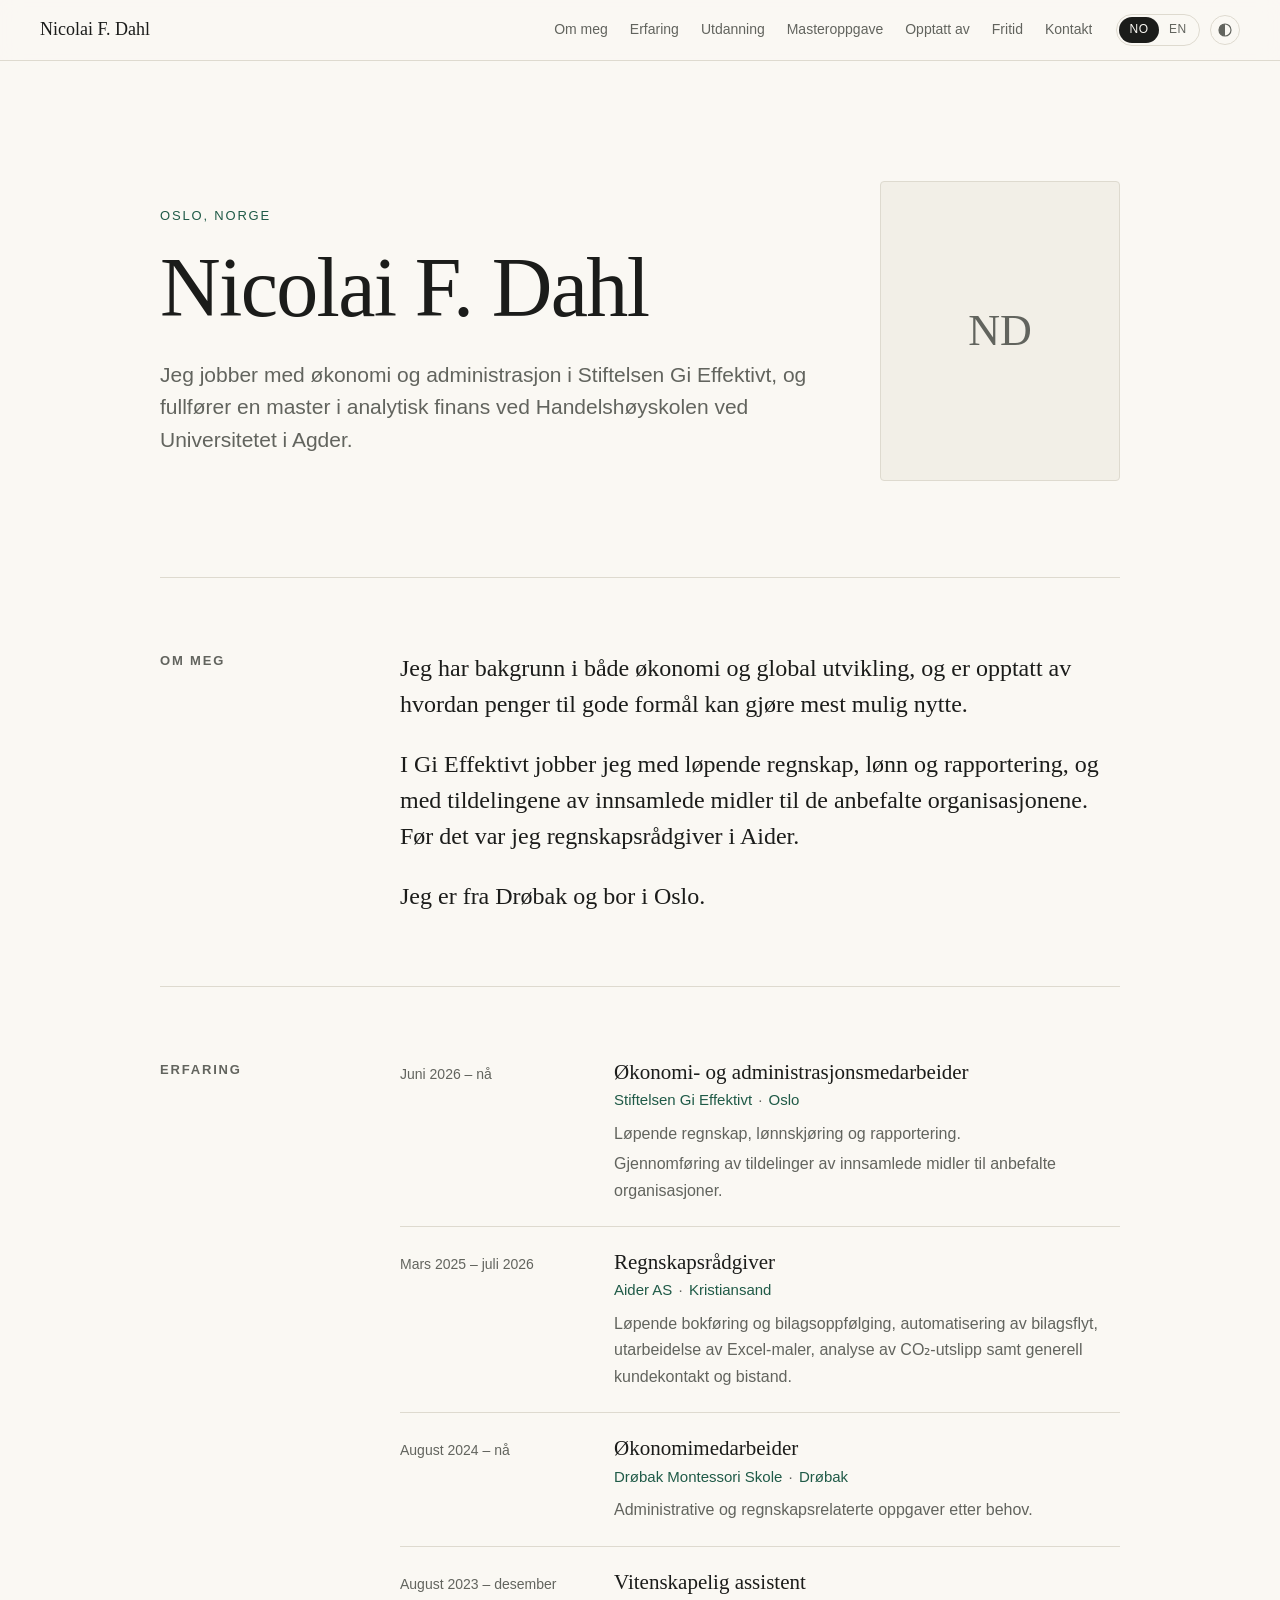
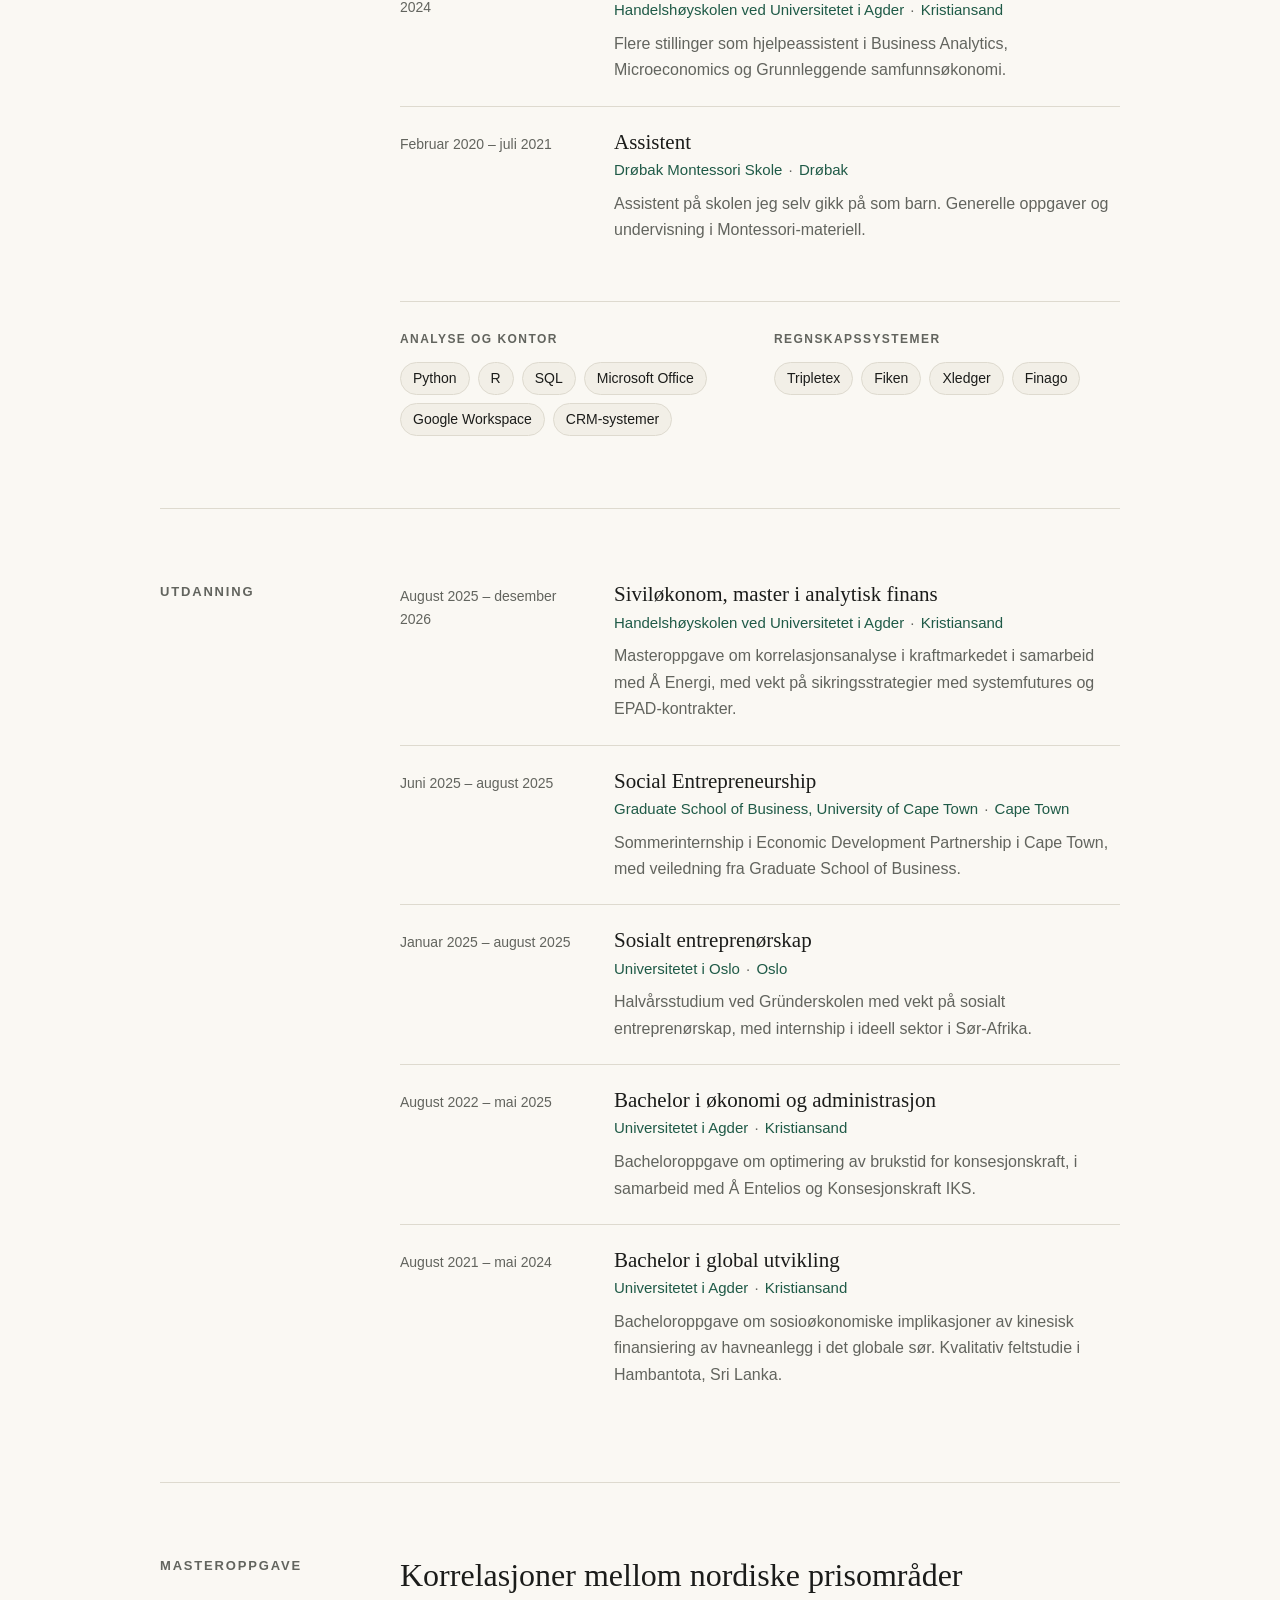
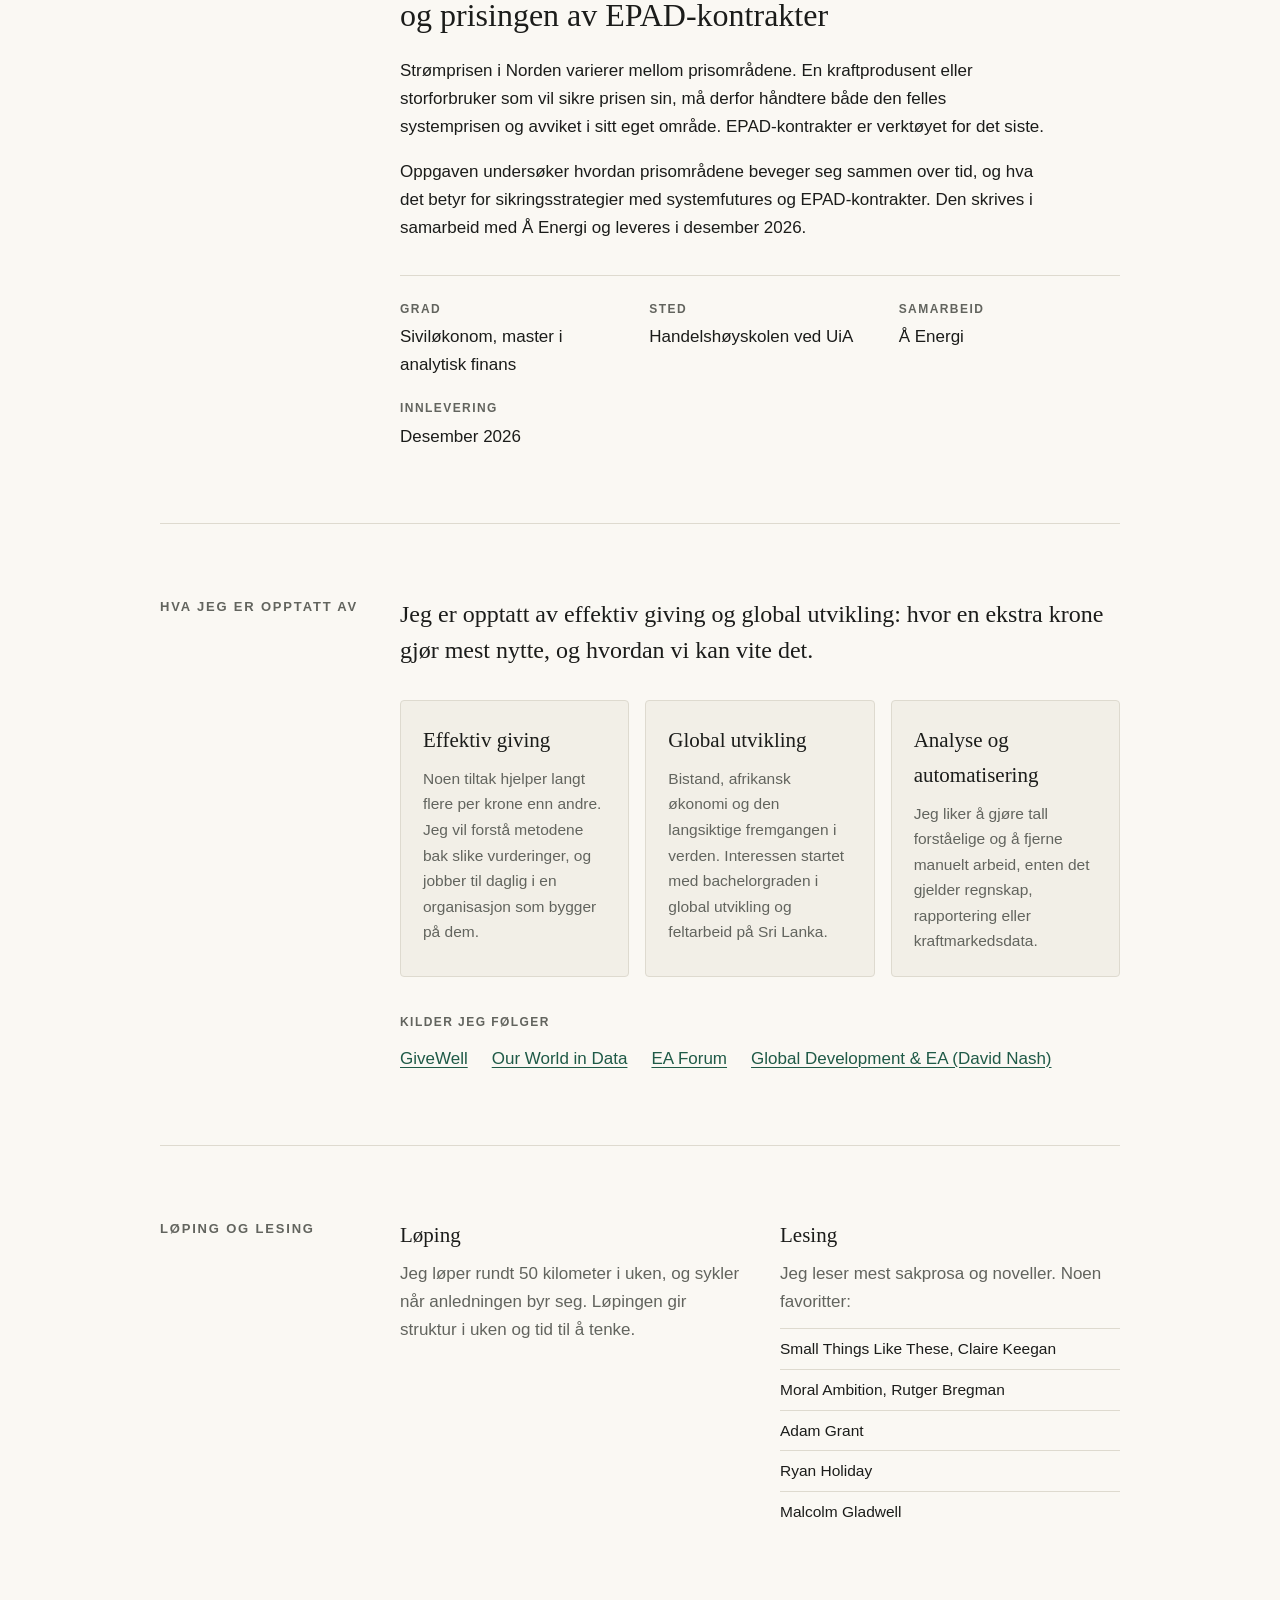
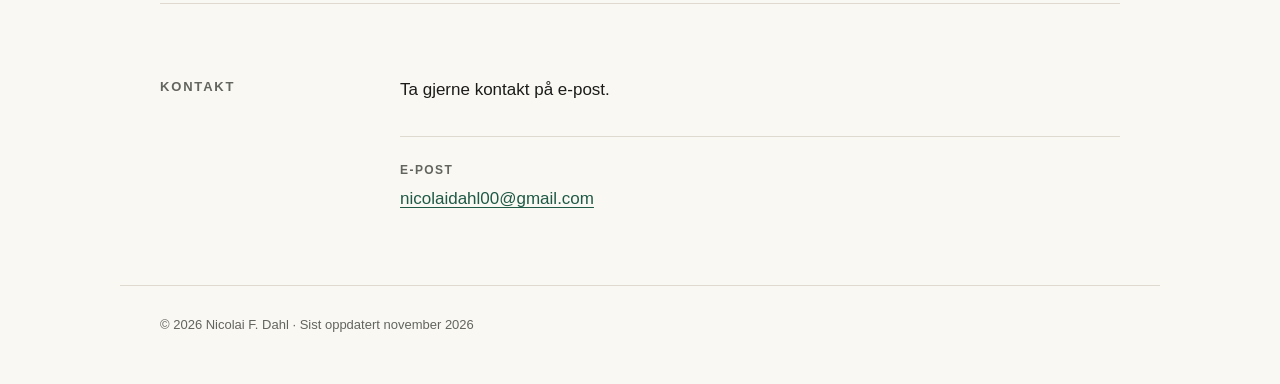
==== index.html @ 25a5be5a "Første versjon av personlig nettside Co-Authored-By: Claude Fable 5.2 <noreply@anthropic.com>" ====
<!doctype html>
<html lang="nb">
<head>
  <meta charset="utf-8">
  <meta name="viewport" content="width=device-width, initial-scale=1">
  <meta name="robots" content="noindex, nofollow">
  <title>Nicolai F. Dahl</title>
  <link rel="icon" href="favicon.svg" type="image/svg+xml">
  <link rel="stylesheet" href="css/style.css">
</head>
<body>
  <nav class="topbar" aria-label="Hovedmeny">
    <a class="brand" href="#topp">Nicolai F. Dahl</a>
    <div class="nav-links" id="nav-links"></div>
    <div class="controls">
      <div class="lang" role="group" aria-label="Språk / Language">
        <button type="button" data-lang="no">NO</button>
        <button type="button" data-lang="en">EN</button>
      </div>
      <button type="button" id="theme-toggle" class="theme-toggle">
        <svg viewBox="0 0 24 24" width="16" height="16" aria-hidden="true"><circle cx="12" cy="12" r="9" fill="none" stroke="currentColor" stroke-width="1.8"/><path d="M12 3a9 9 0 0 0 0 18z" fill="currentColor"/></svg>
      </button>
    </div>
  </nav>

  <main id="app"></main>

  <footer class="footer"><p id="footer-text"></p></footer>

  <script src="js/data.js"></script>
  <script src="js/main.js"></script>
</body>
</html>
---- css/style.css ----
:root {
  --bg: #faf8f3;
  --surface: #f2efe7;
  --ink: #1b1c1a;
  --muted: #62645e;
  --line: #dedacf;
  --accent: #1f5a47;
  --serif: "Iowan Old Style", "Palatino Linotype", Palatino, "Book Antiqua", Georgia, serif;
  --sans: -apple-system, BlinkMacSystemFont, "Segoe UI", "Helvetica Neue", Arial, sans-serif;
  --page: 1040px;
  --gutter: clamp(16px, 4vw, 40px);
}

@media (prefers-color-scheme: dark) {
  :root:not([data-theme="light"]) {
    --bg: #131513;
    --surface: #1b1e1b;
    --ink: #ebe8e0;
    --muted: #a3a59d;
    --line: #2d312d;
    --accent: #86c9ad;
  }
}
:root[data-theme="dark"] {
  --bg: #131513;
  --surface: #1b1e1b;
  --ink: #ebe8e0;
  --muted: #a3a59d;
  --line: #2d312d;
  --accent: #86c9ad;
}

* { box-sizing: border-box; }
html { scroll-behavior: smooth; scroll-padding-top: 80px; }
body {
  margin: 0;
  background: var(--bg);
  color: var(--ink);
  font-family: var(--sans);
  font-size: 17px;
  line-height: 1.65;
  -webkit-font-smoothing: antialiased;
}
a { color: var(--accent); text-decoration-thickness: 1px; text-underline-offset: 3px; }
a:hover { text-decoration-thickness: 2px; }
h1, h2, h3, p, ol, ul, dl, dd { margin: 0; padding: 0; }
ol, ul { list-style: none; }
:focus-visible { outline: 2px solid var(--accent); outline-offset: 3px; border-radius: 3px; }

/* Toppmeny */
.topbar {
  position: sticky; top: 0; z-index: 10;
  display: flex; align-items: center; gap: 24px;
  padding: 14px var(--gutter);
  background: color-mix(in srgb, var(--bg) 88%, transparent);
  backdrop-filter: blur(10px);
  border-bottom: 1px solid var(--line);
}
.brand { font-family: var(--serif); font-size: 18px; color: var(--ink); text-decoration: none; white-space: nowrap; }
.nav-links { display: flex; gap: 22px; margin-left: auto; overflow-x: auto; scrollbar-width: none; }
.nav-links::-webkit-scrollbar { display: none; }
.nav-links a { color: var(--muted); text-decoration: none; font-size: 14px; white-space: nowrap; }
.nav-links a:hover { color: var(--ink); }
.controls { display: flex; align-items: center; gap: 10px; }
.lang { display: flex; border: 1px solid var(--line); border-radius: 999px; padding: 2px; }
.lang button {
  font: inherit; font-size: 12px; letter-spacing: 0.06em; color: var(--muted);
  background: none; border: 0; border-radius: 999px; padding: 3px 10px; cursor: pointer;
}
.lang button[aria-pressed="true"] { background: var(--ink); color: var(--bg); }
.theme-toggle {
  display: grid; place-items: center; width: 30px; height: 30px;
  color: var(--muted); background: none; border: 1px solid var(--line); border-radius: 50%; cursor: pointer;
}
.theme-toggle:hover { color: var(--ink); }

/* Sideoppsett */
main, .footer { max-width: var(--page); margin: 0 auto; padding: 0 var(--gutter); }

.hero {
  display: grid; grid-template-columns: 1fr auto; gap: 48px; align-items: center;
  padding: clamp(56px, 10vw, 120px) 0 clamp(48px, 8vw, 96px);
}
.kicker { font-size: 13px; letter-spacing: 0.14em; text-transform: uppercase; color: var(--accent); margin-bottom: 18px; }
h1 {
  font-family: var(--serif); font-weight: 400;
  font-size: clamp(44px, 8vw, 84px); line-height: 1.02; letter-spacing: -0.02em;
  text-wrap: balance;
}
.lead { margin-top: 28px; max-width: 34em; font-size: clamp(18px, 2.2vw, 21px); line-height: 1.55; color: var(--muted); }
.portrait {
  width: clamp(150px, 22vw, 240px); aspect-ratio: 4 / 5;
  display: grid; place-items: center; overflow: hidden;
  background: var(--surface); border: 1px solid var(--line); border-radius: 4px;
  font-family: var(--serif); font-size: 44px; color: var(--muted);
}
.portrait img { width: 100%; height: 100%; object-fit: cover; display: block; }
.portrait.has-photo { border: 0; }

.section {
  display: grid; grid-template-columns: 200px 1fr; gap: 40px;
  padding: clamp(40px, 6vw, 72px) 0;
  border-top: 1px solid var(--line);
}
.section-label {
  font-family: var(--sans); font-weight: 600; font-size: 13px;
  letter-spacing: 0.14em; text-transform: uppercase; color: var(--muted);
  position: sticky; top: 84px; align-self: start;
}
.section-body { min-width: 0; }

.prose { max-width: 38em; }
.prose + .prose { margin-top: 1em; }
#om .prose { font-family: var(--serif); font-size: clamp(20px, 2.4vw, 24px); line-height: 1.5; }
.prose-large { font-family: var(--serif); font-size: clamp(20px, 2.4vw, 24px); line-height: 1.5; }
.display { font-family: var(--serif); font-weight: 400; font-size: clamp(24px, 3.2vw, 32px); line-height: 1.25; margin-bottom: 22px; max-width: 24em; text-wrap: balance; }
.small-label { font-size: 12px; font-weight: 600; letter-spacing: 0.12em; text-transform: uppercase; color: var(--muted); margin: 0 0 12px; }

/* Tidslinje */
.entry { display: grid; grid-template-columns: 190px 1fr; gap: 24px; padding: 22px 0; border-top: 1px solid var(--line); }
.entry:first-child { border-top: 0; padding-top: 0; }
.entry-period { font-size: 14px; color: var(--muted); font-variant-numeric: tabular-nums; padding-top: 4px; }
.entry-role { font-family: var(--serif); font-weight: 400; font-size: 21px; line-height: 1.3; }
.entry-org { font-size: 15px; color: var(--accent); margin: 2px 0 8px; }
.entry-org .sep { color: var(--muted); margin: 0 2px; }
.entry-text { font-size: 16px; color: var(--muted); max-width: 40em; }
.entry-text + .entry-text { margin-top: 4px; }

.skills { display: grid; grid-template-columns: repeat(auto-fit, minmax(240px, 1fr)); gap: 28px; margin-top: 36px; padding-top: 28px; border-top: 1px solid var(--line); }
.chips { display: flex; flex-wrap: wrap; gap: 8px; }
.chips li { font-size: 14px; padding: 4px 12px; border: 1px solid var(--line); border-radius: 999px; background: var(--surface); }

.facts { display: grid; grid-template-columns: repeat(auto-fit, minmax(180px, 1fr)); gap: 20px 28px; margin-top: 32px; padding-top: 24px; border-top: 1px solid var(--line); }
.facts dt { font-size: 12px; font-weight: 600; letter-spacing: 0.12em; text-transform: uppercase; color: var(--muted); margin-bottom: 4px; }
.facts dd { overflow-wrap: anywhere; }

.cards { display: grid; grid-template-columns: repeat(auto-fit, minmax(220px, 1fr)); gap: 16px; margin: 32px 0 36px; }
.cards article { background: var(--surface); border: 1px solid var(--line); border-radius: 4px; padding: 22px; }
.cards h3, .two-col h3 { font-family: var(--serif); font-weight: 400; font-size: 21px; margin-bottom: 8px; }
.cards p { font-size: 15.5px; color: var(--muted); }

.links { display: flex; flex-wrap: wrap; gap: 8px 24px; }

.two-col { display: grid; grid-template-columns: repeat(auto-fit, minmax(260px, 1fr)); gap: 40px; }
.two-col p { color: var(--muted); }
.plain { margin-top: 12px; }
.plain li { padding: 7px 0; border-top: 1px solid var(--line); font-size: 15.5px; }

.posts li { display: grid; grid-template-columns: 110px 1fr; gap: 20px; padding: 14px 0; border-top: 1px solid var(--line); }
.posts li:first-child { border-top: 0; padding-top: 0; }
.posts time, .posts p { font-size: 14px; color: var(--muted); }

.footer { padding-top: 28px; padding-bottom: 48px; border-top: 1px solid var(--line); font-size: 13px; color: var(--muted); }

@media (max-width: 860px) {
  .nav-links { display: none; }
  .controls { margin-left: auto; }
  .section { grid-template-columns: 1fr; gap: 20px; }
  .section-label { position: static; }
}
@media (max-width: 600px) {
  .hero { grid-template-columns: 1fr; gap: 32px; }
  .portrait { order: -1; width: 132px; }
  .entry { grid-template-columns: 1fr; gap: 4px; }
  .posts li { grid-template-columns: 1fr; gap: 2px; }
}
@media (prefers-reduced-motion: reduce) { html { scroll-behavior: auto; } }
@media print {
  .topbar { display: none; }
  .section { break-inside: avoid; }
}
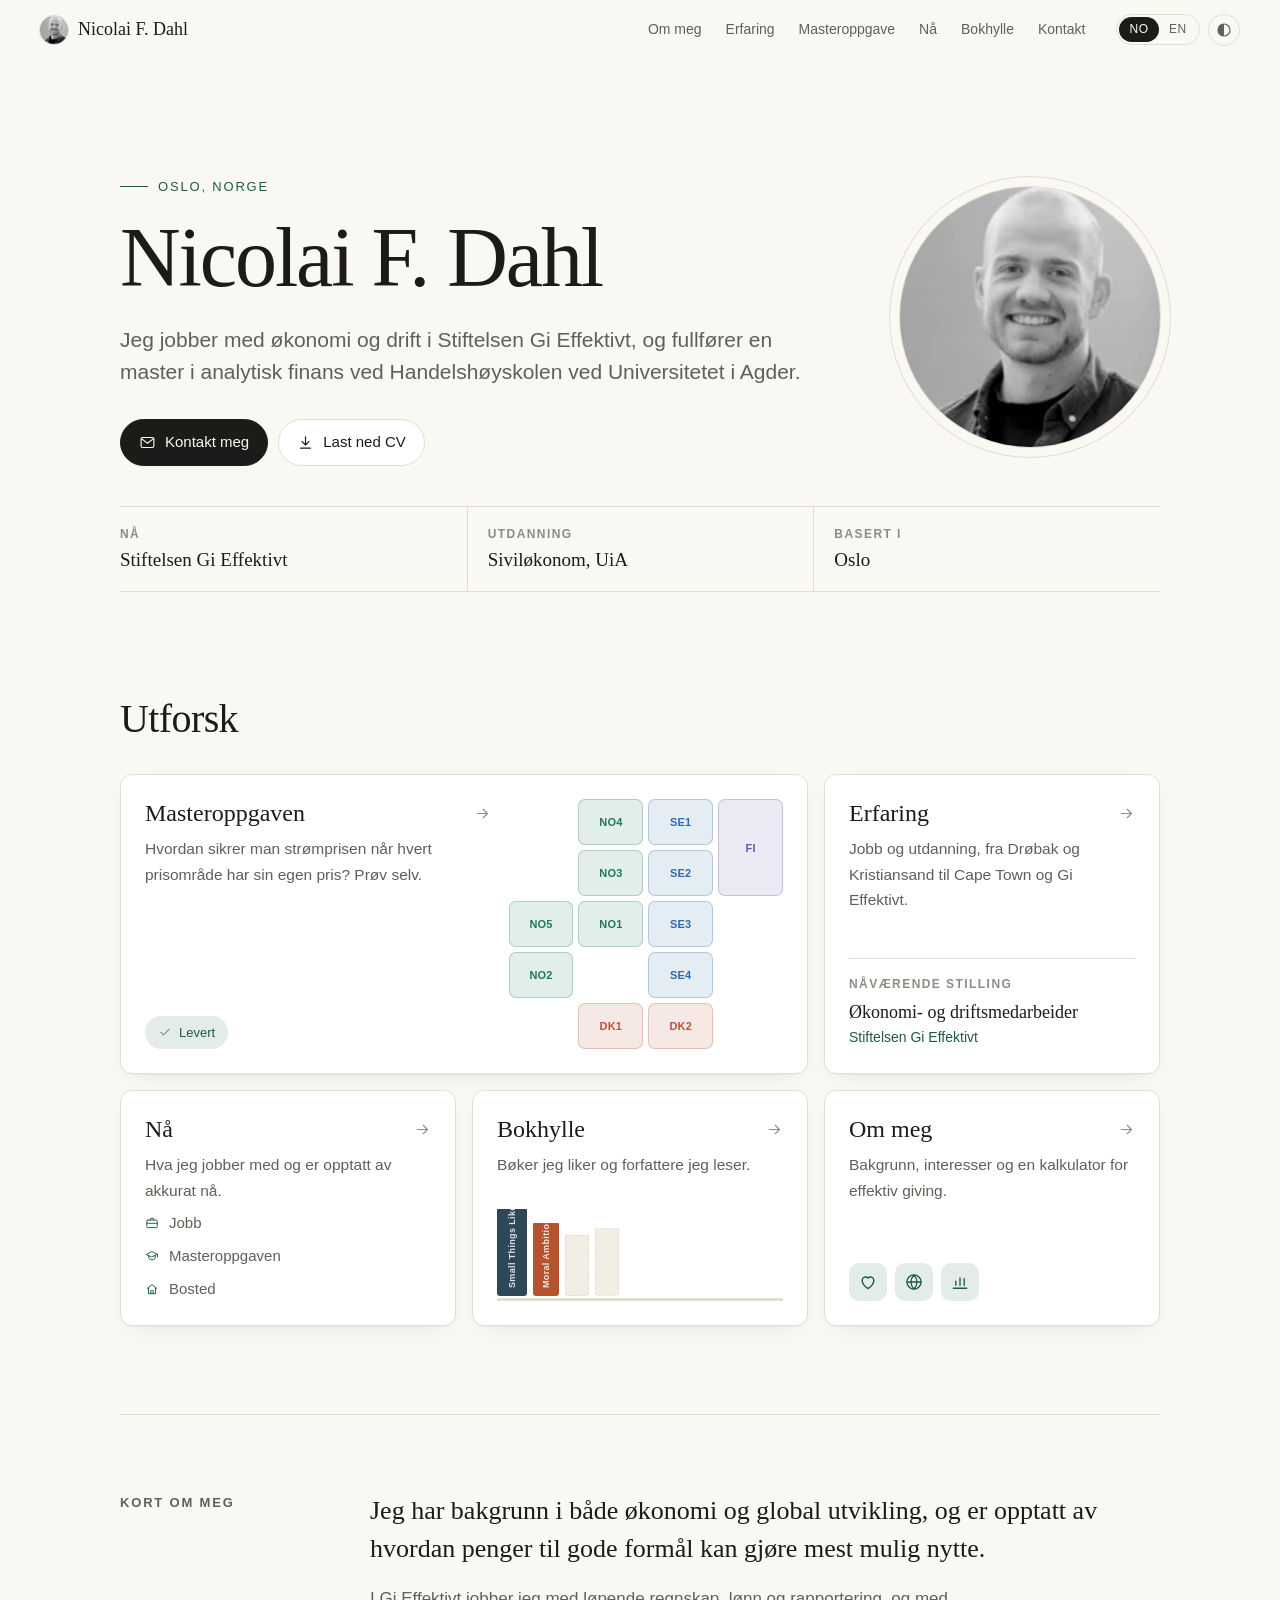
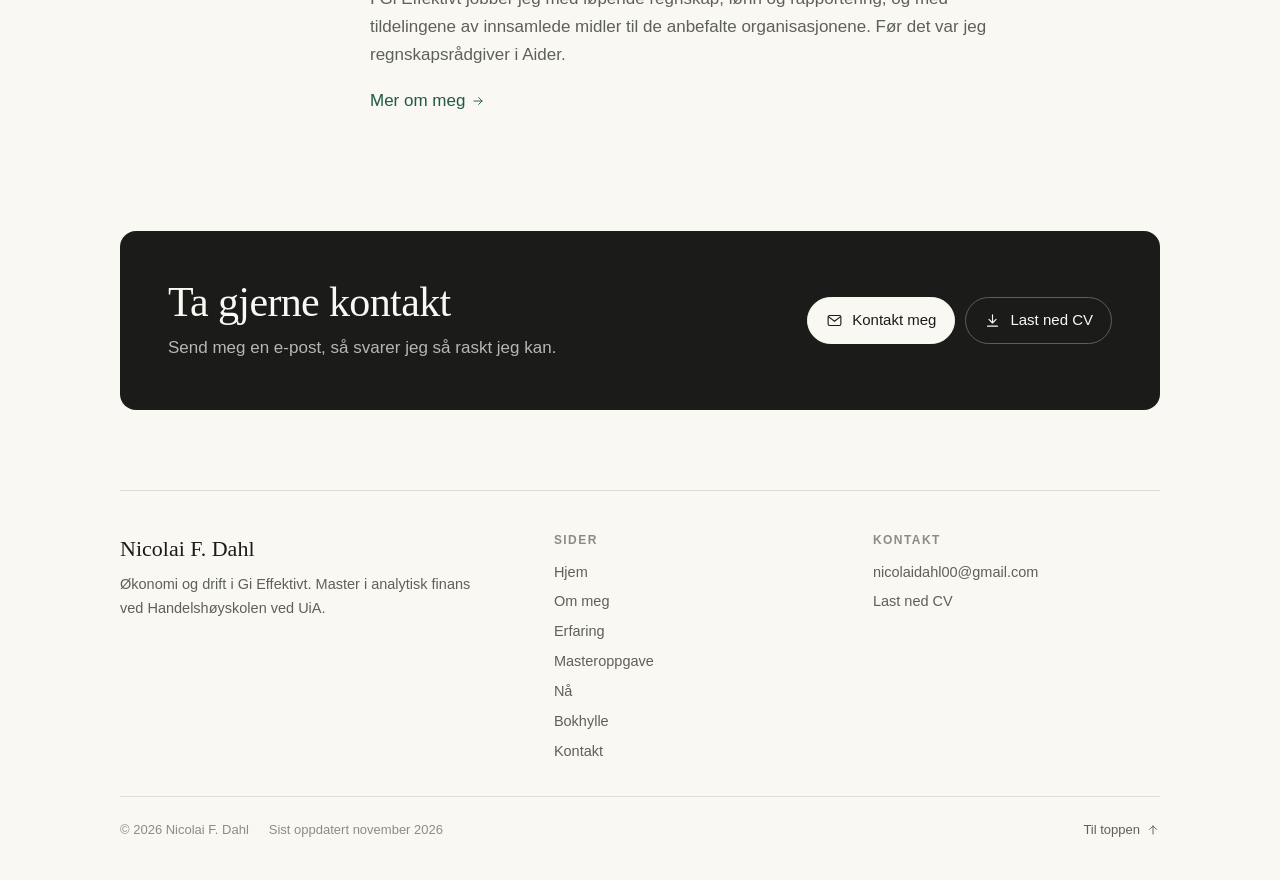
==== commit 62750f76: "Flersidig nettsted: om meg, erfaring, interaktiv masteroppgave, nå-side, bokhylle, blogg og kontakt " ====
--- a/index.html
+++ b/index.html
@@ -5,29 +5,25 @@
   <meta name="viewport" content="width=device-width, initial-scale=1">
   <meta name="robots" content="noindex, nofollow">
   <title>Nicolai F. Dahl</title>
-  <link rel="icon" href="favicon.svg" type="image/svg+xml">
-  <link rel="stylesheet" href="css/style.css">
+  <meta name="description" content="Økonomi og drift i Stiftelsen Gi Effektivt. Master i analytisk finans ved Handelshøyskolen ved Universitetet i Agder.">
+  <meta property="og:type" content="website">
+  <meta property="og:site_name" content="Nicolai F. Dahl">
+  <meta property="og:title" content="Nicolai F. Dahl">
+  <meta property="og:description" content="Økonomi og drift i Stiftelsen Gi Effektivt. Master i analytisk finans ved Handelshøyskolen ved Universitetet i Agder.">
+  <meta property="og:image" content="https://nicolaif.no/bilder/profil.jpg">
+  <meta property="og:url" content="https://nicolaif.no/">
+  <meta name="theme-color" content="#faf8f3">
+  <link rel="icon" href="/favicon.svg" type="image/svg+xml">
+  <link rel="stylesheet" href="/css/style.css?v=20261116">
+  <script>try{var t=localStorage.getItem("theme");if(t)document.documentElement.dataset.theme=t}catch(e){}</script>
 </head>
-<body>
-  <nav class="topbar" aria-label="Hovedmeny">
-    <a class="brand" href="#topp">Nicolai F. Dahl</a>
-    <div class="nav-links" id="nav-links"></div>
-    <div class="controls">
-      <div class="lang" role="group" aria-label="Språk / Language">
-        <button type="button" data-lang="no">NO</button>
-        <button type="button" data-lang="en">EN</button>
-      </div>
-      <button type="button" id="theme-toggle" class="theme-toggle">
-        <svg viewBox="0 0 24 24" width="16" height="16" aria-hidden="true"><circle cx="12" cy="12" r="9" fill="none" stroke="currentColor" stroke-width="1.8"/><path d="M12 3a9 9 0 0 0 0 18z" fill="currentColor"/></svg>
-      </button>
-    </div>
-  </nav>
-
-  <main id="app"></main>
-
-  <footer class="footer"><p id="footer-text"></p></footer>
-
-  <script src="js/data.js"></script>
-  <script src="js/main.js"></script>
+<body data-page="hjem">
+  <div id="site-header"></div>
+  <main id="app" tabindex="-1"></main>
+  <div id="site-footer"></div>
+  <noscript><p style="padding:24px;font-family:sans-serif">Denne siden trenger JavaScript. Kontakt: <a href="mailto:nicolaidahl00@gmail.com">nicolaidahl00@gmail.com</a></p></noscript>
+  <script src="/js/data.js?v=20261116"></script>
+  <script src="/js/site.js?v=20261116"></script>
+  <script src="/js/pages.js?v=20261116"></script>
 </body>
 </html>
--- a/css/style.css
+++ b/css/style.css
@@ -1,37 +1,70 @@
+/* ============ Farger og grunnverdier ============ */
 :root {
   --bg: #faf8f3;
-  --surface: #f2efe7;
+  --surface: #f1eee5;
+  --raised: #ffffff;
   --ink: #1b1c1a;
-  --muted: #62645e;
-  --line: #dedacf;
+  --muted: #5e605a;
+  --faint: #8b8d85;
+  --line: #e1ddd2;
   --accent: #1f5a47;
+  --accent-soft: #e3ece6;
+  --on-accent: #faf8f3;
+  --shadow: 0 1px 2px rgba(27, 28, 26, 0.04), 0 8px 24px -12px rgba(27, 28, 26, 0.12);
+  --shadow-lg: 0 2px 4px rgba(27, 28, 26, 0.04), 0 18px 40px -18px rgba(27, 28, 26, 0.22);
+  --zc-NO: #1f7a5a;
+  --zc-SE: #2f6aa8;
+  --zc-FI: #6a58b0;
+  --zc-DK: #b8553a;
   --serif: "Iowan Old Style", "Palatino Linotype", Palatino, "Book Antiqua", Georgia, serif;
   --sans: -apple-system, BlinkMacSystemFont, "Segoe UI", "Helvetica Neue", Arial, sans-serif;
-  --page: 1040px;
+  --page: 1120px;
   --gutter: clamp(16px, 4vw, 40px);
+  --radius: 12px;
 }
 
 @media (prefers-color-scheme: dark) {
   :root:not([data-theme="light"]) {
-    --bg: #131513;
-    --surface: #1b1e1b;
-    --ink: #ebe8e0;
-    --muted: #a3a59d;
-    --line: #2d312d;
-    --accent: #86c9ad;
+    --bg: #121412;
+    --surface: #1a1d1a;
+    --raised: #1f221f;
+    --ink: #ece9e1;
+    --muted: #a6a89f;
+    --faint: #7c7e77;
+    --line: #2c302c;
+    --accent: #8fcdb2;
+    --accent-soft: #1d2b25;
+    --on-accent: #121412;
+    --shadow: 0 1px 2px rgba(0, 0, 0, 0.3), 0 8px 24px -12px rgba(0, 0, 0, 0.5);
+    --shadow-lg: 0 2px 4px rgba(0, 0, 0, 0.3), 0 18px 40px -18px rgba(0, 0, 0, 0.6);
+    --zc-NO: #5fbf98;
+    --zc-SE: #6fa3dc;
+    --zc-FI: #a596e0;
+    --zc-DK: #e08a6e;
   }
 }
 :root[data-theme="dark"] {
-  --bg: #131513;
-  --surface: #1b1e1b;
-  --ink: #ebe8e0;
-  --muted: #a3a59d;
-  --line: #2d312d;
-  --accent: #86c9ad;
-}
-
+  --bg: #121412;
+  --surface: #1a1d1a;
+  --raised: #1f221f;
+  --ink: #ece9e1;
+  --muted: #a6a89f;
+  --faint: #7c7e77;
+  --line: #2c302c;
+  --accent: #8fcdb2;
+  --accent-soft: #1d2b25;
+  --on-accent: #121412;
+  --shadow: 0 1px 2px rgba(0, 0, 0, 0.3), 0 8px 24px -12px rgba(0, 0, 0, 0.5);
+  --shadow-lg: 0 2px 4px rgba(0, 0, 0, 0.3), 0 18px 40px -18px rgba(0, 0, 0, 0.6);
+  --zc-NO: #5fbf98;
+  --zc-SE: #6fa3dc;
+  --zc-FI: #a596e0;
+  --zc-DK: #e08a6e;
+}
+
+/* ============ Grunnlag ============ */
 * { box-sizing: border-box; }
-html { scroll-behavior: smooth; scroll-padding-top: 80px; }
+html { scroll-padding-top: 84px; }
 body {
   margin: 0;
   background: var(--bg);
@@ -40,132 +73,601 @@
   font-size: 17px;
   line-height: 1.65;
   -webkit-font-smoothing: antialiased;
+  text-rendering: optimizeLegibility;
 }
 a { color: var(--accent); text-decoration-thickness: 1px; text-underline-offset: 3px; }
 a:hover { text-decoration-thickness: 2px; }
-h1, h2, h3, p, ol, ul, dl, dd { margin: 0; padding: 0; }
+h1, h2, h3, h4, p, ol, ul, dl, dd, fieldset, figure { margin: 0; padding: 0; }
+fieldset { border: 0; min-width: 0; }
 ol, ul { list-style: none; }
-:focus-visible { outline: 2px solid var(--accent); outline-offset: 3px; border-radius: 3px; }
-
-/* Toppmeny */
+img { max-width: 100%; }
+button { font: inherit; color: inherit; }
+:focus-visible { outline: 2px solid var(--accent); outline-offset: 3px; border-radius: 4px; }
+::selection { background: var(--accent-soft); }
+.icon { width: 17px; height: 17px; flex: none; }
+.icon-sm { width: 14px; height: 14px; }
+.icon-xs { width: 12px; height: 12px; margin-left: 4px; vertical-align: -1px; }
+.muted { color: var(--faint); }
+.skip { position: absolute; left: -9999px; top: 8px; z-index: 50; background: var(--ink); color: var(--bg); padding: 8px 14px; border-radius: 8px; }
+.skip:focus { left: 12px; }
+
+/* ============ Toppmeny ============ */
+#site-header { display: contents; }
 .topbar {
-  position: sticky; top: 0; z-index: 10;
-  display: flex; align-items: center; gap: 24px;
-  padding: 14px var(--gutter);
-  background: color-mix(in srgb, var(--bg) 88%, transparent);
-  backdrop-filter: blur(10px);
-  border-bottom: 1px solid var(--line);
-}
-.brand { font-family: var(--serif); font-size: 18px; color: var(--ink); text-decoration: none; white-space: nowrap; }
-.nav-links { display: flex; gap: 22px; margin-left: auto; overflow-x: auto; scrollbar-width: none; }
-.nav-links::-webkit-scrollbar { display: none; }
-.nav-links a { color: var(--muted); text-decoration: none; font-size: 14px; white-space: nowrap; }
-.nav-links a:hover { color: var(--ink); }
-.controls { display: flex; align-items: center; gap: 10px; }
+  position: sticky; top: 0; z-index: 20;
+  display: flex; align-items: center; gap: 20px;
+  padding: 12px var(--gutter);
+  background: color-mix(in srgb, var(--bg) 86%, transparent);
+  backdrop-filter: saturate(1.4) blur(12px);
+  -webkit-backdrop-filter: saturate(1.4) blur(12px);
+  border-bottom: 1px solid transparent;
+  transition: border-color 0.2s ease;
+}
+body.scrolled .topbar, body.menu-open .topbar { border-bottom-color: var(--line); }
+.brand { display: inline-flex; align-items: center; gap: 10px; font-family: var(--serif); font-size: 18px; color: var(--ink); text-decoration: none; white-space: nowrap; }
+.brand-photo { width: 28px; height: 28px; border-radius: 50%; object-fit: cover; box-shadow: 0 0 0 1px var(--line); }
+.nav-links { display: flex; gap: 2px; margin-left: auto; }
+.nav-links a {
+  color: var(--muted); text-decoration: none; font-size: 14px; white-space: nowrap;
+  padding: 6px 11px; border-radius: 999px; transition: color 0.15s, background 0.15s;
+}
+.nav-links a:hover { color: var(--ink); background: color-mix(in srgb, var(--surface) 60%, transparent); }
+.nav-links a.active { color: var(--ink); background: var(--surface); }
+.controls { display: flex; align-items: center; gap: 8px; }
 .lang { display: flex; border: 1px solid var(--line); border-radius: 999px; padding: 2px; }
 .lang button {
-  font: inherit; font-size: 12px; letter-spacing: 0.06em; color: var(--muted);
+  font-size: 12px; letter-spacing: 0.06em; color: var(--muted);
   background: none; border: 0; border-radius: 999px; padding: 3px 10px; cursor: pointer;
 }
 .lang button[aria-pressed="true"] { background: var(--ink); color: var(--bg); }
-.theme-toggle {
-  display: grid; place-items: center; width: 30px; height: 30px;
+.icon-btn {
+  display: grid; place-items: center; width: 32px; height: 32px;
   color: var(--muted); background: none; border: 1px solid var(--line); border-radius: 50%; cursor: pointer;
 }
-.theme-toggle:hover { color: var(--ink); }
-
-/* Sideoppsett */
+.icon-btn:hover { color: var(--ink); }
+.menu-btn { display: none; }
+
+/* ============ Sideoppsett ============ */
 main, .footer { max-width: var(--page); margin: 0 auto; padding: 0 var(--gutter); }
-
-.hero {
-  display: grid; grid-template-columns: 1fr auto; gap: 48px; align-items: center;
-  padding: clamp(56px, 10vw, 120px) 0 clamp(48px, 8vw, 96px);
-}
-.kicker { font-size: 13px; letter-spacing: 0.14em; text-transform: uppercase; color: var(--accent); margin-bottom: 18px; }
+main { min-height: 60vh; }
+.kicker {
+  display: inline-flex; align-items: center; gap: 10px;
+  font-size: 13px; letter-spacing: 0.14em; text-transform: uppercase; color: var(--accent); margin-bottom: 18px;
+}
+.kicker::before { content: ""; width: 28px; height: 1px; background: currentColor; }
 h1 {
   font-family: var(--serif); font-weight: 400;
-  font-size: clamp(44px, 8vw, 84px); line-height: 1.02; letter-spacing: -0.02em;
+  font-size: clamp(42px, 7vw, 84px); line-height: 1.03; letter-spacing: -0.025em;
   text-wrap: balance;
 }
-.lead { margin-top: 28px; max-width: 34em; font-size: clamp(18px, 2.2vw, 21px); line-height: 1.55; color: var(--muted); }
+.lead { margin-top: 22px; max-width: 34em; font-size: clamp(18px, 2.1vw, 21px); line-height: 1.55; color: var(--muted); text-wrap: pretty; }
+.small-label { display: block; font-size: 12px; font-weight: 600; letter-spacing: 0.12em; text-transform: uppercase; color: var(--faint); margin: 0 0 10px; }
+.fine { font-size: 14px; color: var(--muted); line-height: 1.55; }
+.fine + .fine { margin-top: 6px; }
+.text-link { display: inline-flex; align-items: center; gap: 6px; margin-top: 18px; font-weight: 500; text-decoration: none; }
+.text-link:hover { text-decoration: underline; }
+.pill, .countdown {
+  display: inline-flex; align-items: center; gap: 7px;
+  font-size: 13px; font-weight: 500; padding: 5px 12px; border-radius: 999px;
+  background: var(--surface); color: var(--muted); border: 1px solid var(--line);
+}
+.countdown { background: var(--accent-soft); color: var(--accent); border-color: transparent; }
+
+/* Knapper */
+.buttons { display: flex; flex-wrap: wrap; gap: 10px; margin-top: 30px; }
+.buttons-tight { margin-top: 0; }
+.buttons-col { flex-direction: column; align-items: stretch; }
+.btn {
+  display: inline-flex; align-items: center; justify-content: center; gap: 9px;
+  font-size: 15px; font-weight: 500; text-decoration: none; color: var(--ink);
+  padding: 10px 18px; border: 1px solid var(--line); border-radius: 999px; background: var(--raised);
+  cursor: pointer; transition: transform 0.15s ease, border-color 0.15s, background 0.15s, color 0.15s;
+}
+.btn:hover { border-color: var(--faint); transform: translateY(-1px); }
+.btn-primary { background: var(--ink); color: var(--bg); border-color: var(--ink); }
+.btn-primary:hover { background: var(--accent); border-color: var(--accent); color: var(--on-accent); }
+
+/* Segmentvelger */
+.seg { display: inline-flex; flex-wrap: wrap; gap: 2px; padding: 3px; border-radius: 999px; background: var(--surface); border: 1px solid var(--line); }
+.seg button { border: 0; background: none; padding: 7px 14px; border-radius: 999px; font-size: 14px; color: var(--muted); cursor: pointer; }
+.seg button:hover { color: var(--ink); }
+.seg button[aria-pressed="true"] { background: var(--raised); color: var(--ink); box-shadow: var(--shadow); }
+
+/* ============ Toppseksjon på forsiden ============ */
+.hero {
+  display: grid; grid-template-columns: 1fr auto; gap: 40px 56px; align-items: center;
+  padding: clamp(48px, 9vw, 108px) 0 clamp(36px, 5vw, 56px);
+}
 .portrait {
-  width: clamp(150px, 22vw, 240px); aspect-ratio: 4 / 5;
-  display: grid; place-items: center; overflow: hidden;
-  background: var(--surface); border: 1px solid var(--line); border-radius: 4px;
-  font-family: var(--serif); font-size: 44px; color: var(--muted);
+  width: clamp(180px, 24vw, 260px); aspect-ratio: 1; overflow: hidden; border-radius: 50%;
+  background: var(--surface);
+  box-shadow: 0 0 0 1px var(--line), 0 0 0 10px var(--bg), 0 0 0 11px var(--line);
 }
 .portrait img { width: 100%; height: 100%; object-fit: cover; display: block; }
-.portrait.has-photo { border: 0; }
-
+.portrait-sm { width: clamp(140px, 18vw, 200px); }
+.hero-facts {
+  grid-column: 1 / -1;
+  display: grid; grid-template-columns: repeat(3, 1fr);
+  border-top: 1px solid var(--line); border-bottom: 1px solid var(--line);
+}
+.hero-facts div { padding: 18px 0 18px 20px; border-left: 1px solid var(--line); }
+.hero-facts div:first-child { border-left: 0; padding-left: 0; }
+.hero-facts dt, .facts dt { font-size: 12px; font-weight: 600; letter-spacing: 0.12em; text-transform: uppercase; color: var(--faint); margin-bottom: 4px; }
+.hero-facts dd { font-family: var(--serif); font-size: 19px; line-height: 1.3; }
+
+/* ============ Sidetopp på undersider ============ */
+.page-head { padding: clamp(48px, 8vw, 96px) 0 clamp(28px, 4vw, 44px); }
+.page-head h1 { font-size: clamp(40px, 6.4vw, 72px); max-width: 16em; }
+.page-head-split { display: grid; grid-template-columns: 1fr auto; gap: 40px; align-items: center; }
+.page-actions { display: flex; flex-wrap: wrap; align-items: center; gap: 12px 16px; margin-top: 28px; }
+
+/* ============ Seksjoner ============ */
 .section {
-  display: grid; grid-template-columns: 200px 1fr; gap: 40px;
-  padding: clamp(40px, 6vw, 72px) 0;
+  display: grid; grid-template-columns: 210px 1fr; gap: 40px;
+  padding: clamp(44px, 6vw, 80px) 0;
   border-top: 1px solid var(--line);
 }
 .section-label {
   font-family: var(--sans); font-weight: 600; font-size: 13px;
   letter-spacing: 0.14em; text-transform: uppercase; color: var(--muted);
-  position: sticky; top: 84px; align-self: start;
-}
+  position: sticky; top: 92px; align-self: start;
+  display: flex; flex-direction: column; gap: 6px;
+}
+.section-no { font-family: var(--serif); font-weight: 400; font-size: 15px; letter-spacing: 0; color: var(--accent); }
 .section-body { min-width: 0; }
 
-.prose { max-width: 38em; }
+.block { padding: clamp(48px, 7vw, 88px) 0; border-top: 1px solid var(--line); }
+.block-tight { padding-top: clamp(32px, 4vw, 48px); border-top: 0; }
+.block-head { margin-bottom: 32px; max-width: 46em; }
+.block-head h2 { font-family: var(--serif); font-weight: 400; font-size: clamp(28px, 3.6vw, 40px); line-height: 1.15; letter-spacing: -0.015em; text-wrap: balance; }
+.block-head p { margin-top: 12px; color: var(--muted); font-size: 17.5px; text-wrap: pretty; }
+
+.prose { max-width: 38em; color: var(--muted); text-wrap: pretty; }
 .prose + .prose { margin-top: 1em; }
-#om .prose { font-family: var(--serif); font-size: clamp(20px, 2.4vw, 24px); line-height: 1.5; }
-.prose-large { font-family: var(--serif); font-size: clamp(20px, 2.4vw, 24px); line-height: 1.5; }
-.display { font-family: var(--serif); font-weight: 400; font-size: clamp(24px, 3.2vw, 32px); line-height: 1.25; margin-bottom: 22px; max-width: 24em; text-wrap: balance; }
-.small-label { font-size: 12px; font-weight: 600; letter-spacing: 0.12em; text-transform: uppercase; color: var(--muted); margin: 0 0 12px; }
-
-/* Tidslinje */
-.entry { display: grid; grid-template-columns: 190px 1fr; gap: 24px; padding: 22px 0; border-top: 1px solid var(--line); }
-.entry:first-child { border-top: 0; padding-top: 0; }
-.entry-period { font-size: 14px; color: var(--muted); font-variant-numeric: tabular-nums; padding-top: 4px; }
-.entry-role { font-family: var(--serif); font-weight: 400; font-size: 21px; line-height: 1.3; }
-.entry-org { font-size: 15px; color: var(--accent); margin: 2px 0 8px; }
-.entry-org .sep { color: var(--muted); margin: 0 2px; }
-.entry-text { font-size: 16px; color: var(--muted); max-width: 40em; }
-.entry-text + .entry-text { margin-top: 4px; }
-
-.skills { display: grid; grid-template-columns: repeat(auto-fit, minmax(240px, 1fr)); gap: 28px; margin-top: 36px; padding-top: 28px; border-top: 1px solid var(--line); }
-.chips { display: flex; flex-wrap: wrap; gap: 8px; }
-.chips li { font-size: 14px; padding: 4px 12px; border: 1px solid var(--line); border-radius: 999px; background: var(--surface); }
-
-.facts { display: grid; grid-template-columns: repeat(auto-fit, minmax(180px, 1fr)); gap: 20px 28px; margin-top: 32px; padding-top: 24px; border-top: 1px solid var(--line); }
-.facts dt { font-size: 12px; font-weight: 600; letter-spacing: 0.12em; text-transform: uppercase; color: var(--muted); margin-bottom: 4px; }
-.facts dd { overflow-wrap: anywhere; }
-
-.cards { display: grid; grid-template-columns: repeat(auto-fit, minmax(220px, 1fr)); gap: 16px; margin: 32px 0 36px; }
-.cards article { background: var(--surface); border: 1px solid var(--line); border-radius: 4px; padding: 22px; }
+.prose-lead { font-family: var(--serif); font-size: clamp(21px, 2.5vw, 26px); line-height: 1.45; color: var(--ink); }
+.display { font-family: var(--serif); font-weight: 400; font-size: clamp(24px, 3.2vw, 32px); line-height: 1.25; margin-bottom: 20px; }
+
+/* ============ Forside: utforsk ============ */
+.bento { display: grid; grid-template-columns: repeat(3, 1fr); gap: 16px; }
+.tile {
+  position: relative; display: flex; flex-direction: column; gap: 8px;
+  padding: 24px; min-height: 220px; overflow: hidden;
+  background: var(--raised); border: 1px solid var(--line); border-radius: var(--radius);
+  color: var(--ink); text-decoration: none; box-shadow: var(--shadow);
+  transition: transform 0.2s ease, box-shadow 0.2s ease, border-color 0.2s;
+}
+.tile:hover { transform: translateY(-3px); box-shadow: var(--shadow-lg); border-color: color-mix(in srgb, var(--accent) 35%, var(--line)); }
+.tile-top { display: flex; align-items: center; justify-content: space-between; gap: 12px; }
+.tile h3 { font-family: var(--serif); font-weight: 400; font-size: 24px; line-height: 1.2; }
+.tile-arrow { color: var(--faint); transition: transform 0.2s ease, color 0.2s; }
+.tile:hover .tile-arrow { transform: translateX(3px); color: var(--accent); }
+.tile > p { color: var(--muted); font-size: 15.5px; max-width: 30em; }
+.tile-wide { grid-column: span 2; }
+.bento > .tile:nth-child(6):last-child { grid-column: 1 / -1; min-height: 0; }
+.bento > .tile:nth-child(6):last-child .tile-icons { position: absolute; right: 64px; top: 50%; transform: translateY(-50%); margin: 0; }
+.tile-master { min-height: 300px; padding-right: 46%; }
+.tile-foot { margin-top: auto; }
+.tile-meta { margin-top: auto; display: flex; flex-direction: column; gap: 2px; padding-top: 16px; border-top: 1px solid var(--line); }
+.tile-meta .small-label { margin-bottom: 4px; }
+.tile-meta strong { font-family: var(--serif); font-weight: 400; font-size: 18px; line-height: 1.3; }
+.tile-meta span:last-child { font-size: 14px; color: var(--accent); }
+.tile-list { margin-top: auto; display: grid; gap: 8px; }
+.tile-list li { display: flex; align-items: center; gap: 10px; font-size: 15px; color: var(--muted); }
+.tile-list .icon { color: var(--accent); }
+.tile-icons { margin-top: auto; display: flex; gap: 8px; }
+.tile-icons .card-icon { margin: 0; }
+
+.mini-map {
+  position: absolute; right: 24px; top: 24px; bottom: 24px; width: 40%;
+  display: grid; grid-template-columns: repeat(4, 1fr); grid-template-rows: repeat(5, 1fr); gap: 5px;
+}
+.mz {
+  display: grid; place-items: center; border-radius: 7px; font-size: 11px; font-weight: 600; letter-spacing: 0.02em;
+  color: var(--zc); background: color-mix(in srgb, var(--zc) 13%, var(--raised));
+  border: 1px solid color-mix(in srgb, var(--zc) 28%, transparent);
+  transition: transform 0.25s ease;
+}
+.tile:hover .mz.is-focus { transform: scale(1.05); background: var(--zc); color: var(--raised); }
+
+.mini-shelf { margin-top: auto; display: flex; align-items: flex-end; gap: 6px; height: 92px; padding-bottom: 2px; border-bottom: 3px solid var(--line); }
+.mini-shelf span {
+  width: 30px; height: 100%; border-radius: 3px 3px 1px 1px; background: var(--c);
+  color: rgba(255, 255, 255, 0.85); font-size: 9px; font-weight: 600; letter-spacing: 0.04em;
+  writing-mode: vertical-rl; transform: rotate(180deg); display: flex; align-items: center; justify-content: flex-start;
+  padding: 8px 0; overflow: hidden; white-space: nowrap;
+}
+.mini-shelf span:nth-child(2) { height: 84%; width: 26px; }
+.mini-shelf .ghost { background: var(--surface); border: 1px dashed var(--line); height: 70%; width: 24px; }
+.mini-shelf .ghost + .ghost { height: 78%; }
+
+/* ============ Kort og lister ============ */
+.cards { display: grid; grid-template-columns: repeat(auto-fit, minmax(230px, 1fr)); gap: 16px; margin-bottom: 36px; }
+.cards article {
+  background: var(--raised); border: 1px solid var(--line); border-radius: var(--radius); padding: 24px;
+  box-shadow: var(--shadow);
+}
+.card-icon {
+  width: 38px; height: 38px; padding: 9px; margin-bottom: 14px;
+  color: var(--accent); background: var(--accent-soft); border-radius: 10px;
+}
 .cards h3, .two-col h3 { font-family: var(--serif); font-weight: 400; font-size: 21px; margin-bottom: 8px; }
 .cards p { font-size: 15.5px; color: var(--muted); }
-
 .links { display: flex; flex-wrap: wrap; gap: 8px 24px; }
-
 .two-col { display: grid; grid-template-columns: repeat(auto-fit, minmax(260px, 1fr)); gap: 40px; }
 .two-col p { color: var(--muted); }
 .plain { margin-top: 12px; }
-.plain li { padding: 7px 0; border-top: 1px solid var(--line); font-size: 15.5px; }
-
-.posts li { display: grid; grid-template-columns: 110px 1fr; gap: 20px; padding: 14px 0; border-top: 1px solid var(--line); }
-.posts li:first-child { border-top: 0; padding-top: 0; }
-.posts time, .posts p { font-size: 14px; color: var(--muted); }
-
-.footer { padding-top: 28px; padding-bottom: 48px; border-top: 1px solid var(--line); font-size: 13px; color: var(--muted); }
-
-@media (max-width: 860px) {
-  .nav-links { display: none; }
+.plain li { padding: 8px 0; border-top: 1px solid var(--line); font-size: 15.5px; }
+.chips { display: flex; flex-wrap: wrap; gap: 8px; }
+.chips li { font-size: 14px; padding: 4px 12px; border: 1px solid var(--line); border-radius: 999px; background: var(--raised); }
+.chips-lg li { font-family: var(--serif); font-size: 18px; padding: 8px 18px; }
+
+/* ============ Tidslinje ============ */
+.timeline { position: relative; }
+.entry { position: relative; display: grid; grid-template-columns: 48px 1fr; gap: 22px; padding-bottom: 36px; }
+.entry:last-child { padding-bottom: 0; }
+.entry::before { content: ""; position: absolute; left: 23.5px; top: 56px; bottom: 8px; width: 1px; background: var(--line); }
+.entry:last-child::before { display: none; }
+.badge {
+  width: 48px; height: 48px; border-radius: 12px; display: grid; place-items: center;
+  background: var(--raised); border: 1px solid var(--line); box-shadow: var(--shadow);
+  font-size: 13px; font-weight: 650; letter-spacing: 0.02em; color: var(--accent);
+}
+.entry-main { min-width: 0; padding-top: 2px; }
+.entry-period { font-size: 14px; color: var(--faint); font-variant-numeric: tabular-nums; display: flex; align-items: center; gap: 8px; flex-wrap: wrap; }
+.now { font-size: 11px; font-weight: 600; letter-spacing: 0.08em; text-transform: uppercase; color: var(--accent); background: var(--accent-soft); padding: 2px 8px; border-radius: 999px; }
+.entry-role { font-family: var(--serif); font-weight: 400; font-size: 22px; line-height: 1.3; margin-top: 2px; }
+.entry-org { font-size: 15px; color: var(--accent); margin: 2px 0 10px; }
+.entry-org .sep { color: var(--faint); margin: 0 2px; }
+.entry-text { font-size: 16px; color: var(--muted); max-width: 40em; }
+.entry-text + .entry-text { margin-top: 6px; }
+.roles { margin-top: 14px; }
+.roles li { position: relative; padding: 0 0 22px 24px; }
+.roles li:last-child { padding-bottom: 0; }
+.roles li::before { content: ""; position: absolute; left: 0; top: 9px; width: 9px; height: 9px; border-radius: 50%; background: var(--bg); border: 2px solid var(--accent); }
+.roles li::after { content: ""; position: absolute; left: 4.5px; top: 24px; bottom: 0; width: 1px; background: var(--line); }
+.roles li:last-child::after { display: none; }
+.role-title { font-family: var(--serif); font-weight: 400; font-size: 19px; line-height: 1.35; }
+.role-period { font-size: 14px; color: var(--faint); margin: 0 0 6px; font-variant-numeric: tabular-nums; }
+.timeline[data-collapsed="true"] .is-extra { display: none; }
+.more { margin: 28px 0 0 70px; font-size: 14px; font-weight: 500; background: none; border: 1px dashed var(--faint); border-radius: 999px; padding: 7px 16px; cursor: pointer; }
+.more:hover { border-style: solid; }
+.skills { display: grid; grid-template-columns: repeat(auto-fit, minmax(240px, 1fr)); gap: 28px; margin-top: 44px; padding-top: 32px; border-top: 1px solid var(--line); }
+
+.cv[data-filter="work"] [data-group="edu"], .cv[data-filter="edu"] [data-group="work"] { display: none; }
+
+/* ============ Paneler og fakta ============ */
+.panel { background: var(--surface); border-radius: var(--radius); padding: clamp(24px, 4vw, 40px); border-left: 3px solid var(--accent); }
+.facts { display: grid; grid-template-columns: repeat(auto-fit, minmax(160px, 1fr)); gap: 20px 28px; margin-top: 28px; padding-top: 22px; border-top: 1px solid var(--line); }
+.facts dd { overflow-wrap: anywhere; }
+
+/* ============ Giverkalkulator ============ */
+.give {
+  display: grid; grid-template-columns: minmax(250px, 320px) 1fr; gap: 28px 40px;
+  background: var(--raised); border: 1px solid var(--line); border-radius: calc(var(--radius) + 4px);
+  padding: clamp(22px, 4vw, 36px); box-shadow: var(--shadow);
+}
+.field-label { display: block; font-size: 13px; font-weight: 600; color: var(--muted); margin-bottom: 8px; }
+.amount-field { display: flex; align-items: baseline; gap: 8px; border-bottom: 2px solid var(--ink); padding-bottom: 6px; }
+.amount-field input {
+  width: 100%; min-width: 0; border: 0; background: none; color: var(--ink); padding: 0;
+  font-family: var(--serif); font-size: 46px; line-height: 1.1; font-variant-numeric: tabular-nums;
+  -moz-appearance: textfield; appearance: textfield;
+}
+.amount-field input::-webkit-outer-spin-button, .amount-field input::-webkit-inner-spin-button { -webkit-appearance: none; margin: 0; }
+.amount-field input:focus { outline: none; }
+.amount-field:focus-within { border-color: var(--accent); }
+.amount-field span { font-size: 18px; color: var(--muted); }
+.chip-row { display: flex; flex-wrap: wrap; gap: 6px; margin: 16px 0 18px; }
+.chip-btn { font-size: 13.5px; padding: 5px 12px; border-radius: 999px; border: 1px solid var(--line); background: var(--bg); cursor: pointer; }
+.chip-btn:hover { border-color: var(--faint); }
+.chip-btn.active { background: var(--ink); color: var(--bg); border-color: var(--ink); }
+.give-total { margin-top: 12px; font-size: 14px; color: var(--accent); min-height: 1.4em; }
+.give-results { display: grid; grid-template-columns: 1fr auto 1fr auto 1fr; align-items: stretch; gap: 10px; }
+.give-card {
+  display: flex; flex-direction: column; gap: 4px; padding: 18px; border-radius: var(--radius);
+  background: var(--surface); min-width: 0;
+}
+.give-num { font-family: var(--serif); font-size: clamp(30px, 3.6vw, 42px); line-height: 1.05; font-variant-numeric: tabular-nums; color: var(--ink); }
+.give-what { font-size: 14.5px; line-height: 1.35; color: var(--ink); }
+.give-org { margin-top: auto; padding-top: 8px; font-size: 12.5px; color: var(--accent); }
+.give-or { align-self: center; font-size: 12px; text-transform: uppercase; letter-spacing: 0.1em; color: var(--faint); }
+.give-life { grid-column: 1 / -1; padding-top: 22px; border-top: 1px solid var(--line); }
+.give-life-head { display: flex; justify-content: space-between; align-items: baseline; gap: 12px; margin-bottom: 10px; }
+.give-life h3 { font-family: var(--serif); font-weight: 400; font-size: 21px; }
+.give-life-head span { font-family: var(--serif); font-size: 21px; color: var(--accent); font-variant-numeric: tabular-nums; }
+.give-life p { margin-top: 10px; font-size: 15px; color: var(--muted); max-width: 46em; }
+.meter { height: 10px; border-radius: 999px; background: var(--surface); overflow: hidden; }
+.meter span { display: block; height: 100%; width: 0; border-radius: 999px; background: var(--accent); transition: width 0.4s cubic-bezier(0.2, 0.7, 0.2, 1); }
+.give-foot { grid-column: 1 / -1; display: flex; flex-wrap: wrap; align-items: center; justify-content: space-between; gap: 16px 28px; }
+.give-foot .fine { max-width: 46em; }
+
+/* ============ Masteroppgave: kart ============ */
+.zc-NO { --zc: var(--zc-NO); }
+.zc-SE { --zc: var(--zc-SE); }
+.zc-FI { --zc: var(--zc-FI); }
+.zc-DK { --zc: var(--zc-DK); }
+.zone-wrap { display: grid; grid-template-columns: minmax(280px, 420px) 1fr; gap: 28px 40px; align-items: start; }
+.zone-map { display: grid; grid-template-columns: repeat(4, 1fr); grid-template-rows: repeat(5, 76px); gap: 8px; }
+.zone {
+  position: relative; display: flex; flex-direction: column; align-items: flex-start; justify-content: space-between;
+  padding: 10px 11px; border-radius: 10px; cursor: pointer; text-align: left;
+  color: var(--zc); background: color-mix(in srgb, var(--zc) 12%, var(--raised));
+  border: 1px solid color-mix(in srgb, var(--zc) 30%, transparent);
+  transition: transform 0.15s ease, background 0.15s, color 0.15s, box-shadow 0.15s;
+}
+.zone b { font-size: 15px; font-weight: 700; letter-spacing: 0.02em; }
+.zone span { font-size: 11.5px; color: var(--muted); }
+.zone:hover { transform: translateY(-2px); box-shadow: var(--shadow); }
+.zone[aria-pressed="true"] { background: var(--zc); color: var(--raised); box-shadow: var(--shadow-lg); }
+.zone[aria-pressed="true"] span { color: color-mix(in srgb, var(--raised) 85%, transparent); }
+.zone.is-focus::after, .legend-dot {
+  content: ""; width: 8px; height: 8px; border-radius: 50%; background: var(--ink);
+  box-shadow: 0 0 0 2px var(--raised);
+}
+.zone.is-focus::after { position: absolute; top: 9px; right: 9px; }
+.zone-info {
+  background: var(--raised); border: 1px solid var(--line); border-radius: var(--radius);
+  padding: 26px; box-shadow: var(--shadow); min-height: 220px;
+}
+.zone-code { display: inline-block; font-size: 13px; font-weight: 700; letter-spacing: 0.06em; padding: 3px 10px; border-radius: 999px; color: var(--raised); background: var(--zc); }
+.zone-info h3 { font-family: var(--serif); font-weight: 400; font-size: 30px; line-height: 1.15; margin-top: 12px; }
+.zone-meta { font-size: 14px; color: var(--faint); margin: 4px 0 14px; }
+.zone-info p:not(.zone-code):not(.zone-meta) { color: var(--muted); }
+.zone-focus { display: flex; align-items: center; gap: 10px; margin-top: 16px; font-size: 14px; }
+.legend { display: flex; align-items: center; gap: 10px; margin-top: 16px; font-size: 14px; color: var(--muted); }
+
+/* ============ Masteroppgave: kalkulator ============ */
+.hedge {
+  display: grid; grid-template-columns: minmax(260px, 360px) 1fr; gap: 28px 44px;
+  background: var(--raised); border: 1px solid var(--line); border-radius: calc(var(--radius) + 4px);
+  padding: clamp(22px, 4vw, 36px); box-shadow: var(--shadow);
+}
+.hedge fieldset { margin-top: 22px; }
+.hedge legend { font-size: 12px; font-weight: 600; letter-spacing: 0.12em; text-transform: uppercase; color: var(--faint); margin-bottom: 6px; }
+.slider { padding: 8px 0; }
+.slider label { display: flex; justify-content: space-between; align-items: baseline; gap: 12px; font-size: 14.5px; margin-bottom: 6px; }
+.slider output { font-family: var(--serif); font-size: 18px; font-variant-numeric: tabular-nums; color: var(--ink); white-space: nowrap; }
+input[type="range"] { width: 100%; accent-color: var(--accent); margin: 0; }
+.hedge-out { display: flex; flex-direction: column; gap: 18px; min-width: 0; }
+.hedge-head { display: flex; justify-content: space-between; align-items: baseline; flex-wrap: wrap; gap: 8px; padding-bottom: 14px; border-bottom: 1px solid var(--line); }
+.hedge-head .small-label { margin: 0; }
+.basis { font-size: 14.5px; color: var(--muted); }
+.basis b { font-family: var(--serif); font-weight: 400; font-size: 18px; color: var(--ink); font-variant-numeric: tabular-nums; }
+.bars { display: grid; gap: 16px; }
+.bar-row { display: grid; grid-template-columns: 170px 1fr 112px; align-items: center; gap: 14px; }
+.bar-label { font-size: 14.5px; color: var(--muted); }
+.bar-track { height: 30px; border-radius: 8px; background: var(--surface); overflow: hidden; }
+.bar-fill { display: block; height: 100%; width: 0; border-radius: 8px; background: var(--faint); opacity: 0.55; transition: width 0.35s cubic-bezier(0.2, 0.7, 0.2, 1); }
+.bar-value { font-family: var(--serif); font-size: 19px; text-align: right; font-variant-numeric: tabular-nums; }
+.bar-row.is-locked .bar-label { color: var(--ink); font-weight: 600; }
+.bar-row.is-locked .bar-fill { background: var(--accent); opacity: 1; }
+.bar-row.is-locked .bar-value { color: var(--accent); }
+
+/* ============ Masteroppgave: korrelasjon ============ */
+.corr { display: grid; grid-template-columns: minmax(260px, 420px) 1fr; gap: 28px 44px; align-items: center; }
+.corr-plot { background: var(--raised); border: 1px solid var(--line); border-radius: var(--radius); padding: 12px; box-shadow: var(--shadow); }
+.corr-plot svg { display: block; width: 100%; height: auto; }
+.corr-plot .axes line { stroke: var(--line); stroke-width: 1.5; }
+.corr-plot .dots circle { fill: var(--accent); fill-opacity: 0.5; transition: cy 0.35s ease; }
+.corr-plot .fit { stroke: var(--ink); stroke-width: 2; stroke-dasharray: 5 5; }
+.corr-plot .ax { fill: var(--muted); font-size: 10.5px; font-family: var(--sans); paint-order: stroke; stroke: var(--raised); stroke-width: 4px; stroke-linejoin: round; }
+.corr-side { display: grid; gap: 24px; }
+.big-stat strong { display: block; font-family: var(--serif); font-weight: 400; font-size: clamp(48px, 6vw, 68px); line-height: 1; color: var(--accent); margin-bottom: 14px; font-variant-numeric: tabular-nums; }
+
+/* ============ Nå ============ */
+.now-list { display: grid; gap: 0; border-top: 1px solid var(--line); }
+.now-list li { display: grid; grid-template-columns: 52px 1fr; gap: 22px; padding: 26px 0; border-bottom: 1px solid var(--line); }
+.now-icon { width: 52px; height: 52px; display: grid; place-items: center; border-radius: 14px; background: var(--accent-soft); color: var(--accent); }
+.now-icon .icon { width: 22px; height: 22px; }
+.now-list h2 { font-family: var(--serif); font-weight: 400; font-size: 24px; line-height: 1.25; margin-bottom: 4px; }
+.now-list p { color: var(--muted); max-width: 40em; }
+.now-about { margin: 32px 0 clamp(48px, 7vw, 88px); font-size: 15px; color: var(--faint); max-width: 40em; }
+
+/* ============ Bokhylle ============ */
+.books { display: grid; grid-template-columns: repeat(auto-fill, minmax(260px, 1fr)); gap: 28px 24px; padding-bottom: clamp(48px, 7vw, 88px); }
+.book { display: grid; grid-template-columns: 120px 1fr; gap: 20px; align-items: start; }
+.book[hidden] { display: none; }
+.cover {
+  aspect-ratio: 2 / 3; border-radius: 4px 8px 8px 4px; padding: 14px 12px;
+  display: flex; flex-direction: column; justify-content: space-between;
+  background: linear-gradient(90deg, rgba(0, 0, 0, 0.22) 0 6px, rgba(255, 255, 255, 0.08) 6px 8px, transparent 8px), var(--c);
+  color: #fbf8f1; box-shadow: var(--shadow-lg);
+  transition: transform 0.25s ease;
+}
+.book:hover .cover { transform: translateY(-4px) rotate(-1.5deg); }
+.cover-title { font-family: var(--serif); font-size: 15px; line-height: 1.2; padding-left: 6px; }
+.cover-author { font-size: 10px; letter-spacing: 0.08em; text-transform: uppercase; opacity: 0.8; padding-left: 6px; }
+.book-meta h2 { font-family: var(--serif); font-weight: 400; font-size: 21px; line-height: 1.25; }
+.book-author { color: var(--muted); font-size: 15px; }
+.book-tag { display: inline-block; margin-top: 10px; font-size: 12px; padding: 2px 10px; border-radius: 999px; background: var(--surface); color: var(--muted); }
+.book-note { margin-top: 10px; font-size: 15px; color: var(--muted); }
+.book .text-link { margin-top: 12px; font-size: 14px; }
+
+/* ============ Blogg ============ */
+.post-list { display: grid; gap: 16px; padding-bottom: clamp(48px, 7vw, 88px); }
+.post-list a {
+  display: block; padding: 26px 28px; border-radius: var(--radius);
+  background: var(--raised); border: 1px solid var(--line); color: var(--ink); text-decoration: none;
+  box-shadow: var(--shadow); transition: transform 0.2s ease, box-shadow 0.2s;
+}
+.post-list a:hover { transform: translateY(-2px); box-shadow: var(--shadow-lg); }
+.post-list h2 { font-family: var(--serif); font-weight: 400; font-size: 26px; line-height: 1.2; margin: 8px 0 6px; }
+.post-list p:not(.post-meta) { color: var(--muted); max-width: 40em; }
+.post-list .text-link { margin-top: 14px; }
+.post-meta { display: flex; flex-wrap: wrap; align-items: center; gap: 4px 10px; font-size: 14px; color: var(--faint); }
+.tag { font-size: 12px; padding: 2px 9px; border-radius: 999px; background: var(--surface); color: var(--muted); }
+.tag-draft { background: #f6e6c8; color: #7a5310; }
+.empty { display: flex; flex-direction: column; align-items: flex-start; gap: 4px; color: var(--muted); padding: 24px 0 clamp(48px, 7vw, 88px); }
+
+.post { max-width: 720px; margin: 0 auto; padding-bottom: clamp(48px, 7vw, 88px); }
+.post-head { padding: clamp(40px, 7vw, 80px) 0 32px; border-bottom: 1px solid var(--line); margin-bottom: 36px; }
+.post-head .back { margin: 0 0 28px; }
+.post-head h1 { font-size: clamp(36px, 5.6vw, 58px); margin-top: 12px; }
+.prose-article { font-size: 18.5px; line-height: 1.75; }
+.prose-article > * + * { margin-top: 1.1em; }
+.prose-article h2, .prose-article h3 { font-family: var(--serif); font-weight: 400; line-height: 1.25; margin-top: 1.8em; }
+.prose-article h2 { font-size: 30px; }
+.prose-article h3 { font-size: 23px; }
+.prose-article ul, .prose-article ol { padding-left: 1.3em; }
+.prose-article ul { list-style: disc; }
+.prose-article ol { list-style: decimal; }
+.prose-article li + li { margin-top: 0.35em; }
+.prose-article blockquote { border-left: 3px solid var(--accent); padding: 4px 0 4px 20px; font-family: var(--serif); font-size: 21px; color: var(--ink); }
+.prose-article code { font-size: 0.88em; padding: 2px 6px; border-radius: 5px; background: var(--surface); }
+.prose-article pre { background: var(--surface); padding: 16px 18px; border-radius: 10px; overflow-x: auto; font-size: 14.5px; }
+.prose-article pre code { padding: 0; background: none; }
+.prose-article hr { border: 0; border-top: 1px solid var(--line); margin: 2em 0; }
+.prose-article img { border-radius: 10px; }
+.post-foot { display: flex; flex-wrap: wrap; gap: 10px; margin-top: 48px; padding-top: 28px; border-top: 1px solid var(--line); }
+
+/* ============ Kontakt ============ */
+.contact-grid { display: grid; grid-template-columns: 1.4fr 1fr; gap: 28px; padding-bottom: clamp(48px, 7vw, 88px); align-items: start; }
+.contact-form, .contact-aside {
+  background: var(--raised); border: 1px solid var(--line); border-radius: calc(var(--radius) + 4px);
+  padding: clamp(22px, 4vw, 34px); box-shadow: var(--shadow);
+}
+.contact-form { display: grid; gap: 20px; }
+.contact-form .btn { justify-self: start; }
+.topic-row { display: flex; flex-wrap: wrap; gap: 8px; }
+.topic input { position: absolute; opacity: 0; pointer-events: none; }
+.topic span { display: inline-block; font-size: 14px; padding: 7px 14px; border-radius: 999px; border: 1px solid var(--line); background: var(--bg); cursor: pointer; transition: background 0.15s, color 0.15s, border-color 0.15s; }
+.topic span:hover { border-color: var(--faint); }
+.topic input:checked + span { background: var(--ink); color: var(--bg); border-color: var(--ink); }
+.topic input:focus-visible + span { outline: 2px solid var(--accent); outline-offset: 2px; }
+.field input, .field textarea {
+  width: 100%; font: inherit; font-size: 16px; color: var(--ink); background: var(--bg);
+  border: 1px solid var(--line); border-radius: 10px; padding: 11px 14px; resize: vertical;
+}
+.field input:focus, .field textarea:focus { outline: none; border-color: var(--accent); box-shadow: 0 0 0 3px var(--accent-soft); }
+.field textarea.invalid { border-color: var(--zc-DK); }
+.contact-email { display: block; font-family: var(--serif); font-size: clamp(20px, 2.4vw, 26px); color: var(--ink); text-decoration: none; overflow-wrap: anywhere; margin-bottom: 20px; }
+.contact-email:hover { color: var(--accent); }
+.contact-aside .buttons { margin-top: 0; }
+
+/* Kontaktboks nederst på sidene */
+.contact-band {
+  display: flex; flex-wrap: wrap; align-items: center; justify-content: space-between; gap: 24px 40px;
+  margin: clamp(24px, 4vw, 40px) 0 clamp(48px, 7vw, 80px);
+  background: var(--ink); color: var(--bg);
+  border-radius: calc(var(--radius) + 4px); padding: clamp(28px, 5vw, 48px);
+}
+.contact-heading { font-family: var(--serif); font-size: clamp(30px, 4.2vw, 42px); line-height: 1.1; letter-spacing: -0.015em; margin-bottom: 8px; }
+.contact-band p:not(.contact-heading) { color: color-mix(in srgb, var(--bg) 70%, var(--ink)); }
+.contact-band .buttons { margin-top: 0; }
+.btn-light { background: var(--bg); color: var(--ink); border-color: var(--bg); }
+.btn-light:hover { background: var(--accent-soft); border-color: var(--accent-soft); }
+.btn-ghost { background: transparent; color: var(--bg); border-color: color-mix(in srgb, var(--bg) 30%, var(--ink)); }
+.btn-ghost:hover { border-color: var(--bg); }
+
+/* ============ Bunntekst ============ */
+.footer { padding-bottom: 40px; }
+.footer-grid { display: grid; grid-template-columns: 1.4fr 1fr 1fr; gap: 32px; padding: 40px 0 32px; border-top: 1px solid var(--line); }
+.footer-name { font-family: var(--serif); font-size: 22px; }
+.footer-tag { margin-top: 6px; font-size: 14.5px; color: var(--muted); max-width: 26em; }
+.footer-links { display: grid; gap: 6px; font-size: 14.5px; }
+.footer-links a { color: var(--muted); text-decoration: none; overflow-wrap: anywhere; }
+.footer-links a:hover { color: var(--ink); }
+.footer-bottom { display: flex; flex-wrap: wrap; gap: 6px 20px; align-items: center; padding-top: 22px; border-top: 1px solid var(--line); font-size: 13px; color: var(--faint); }
+.footer-bottom a { margin-left: auto; color: var(--muted); text-decoration: none; display: inline-flex; align-items: center; gap: 6px; }
+.footer-bottom a:hover { color: var(--ink); }
+
+/* Melding nederst på skjermen */
+.toast {
+  position: fixed; left: 50%; bottom: 24px; z-index: 60; transform: translate(-50%, 20px);
+  display: inline-flex; align-items: center; gap: 8px;
+  background: var(--ink); color: var(--bg); font-size: 14px; padding: 10px 16px; border-radius: 999px;
+  box-shadow: var(--shadow-lg); opacity: 0; pointer-events: none; transition: opacity 0.2s, transform 0.2s;
+}
+.toast.show { opacity: 1; transform: translate(-50%, 0); }
+
+/* ============ Animasjoner ============ */
+.anim .reveal { opacity: 0; transform: translateY(14px); transition: opacity 0.6s ease, transform 0.6s cubic-bezier(0.2, 0.7, 0.2, 1); }
+.anim .reveal.in { opacity: 1; transform: none; }
+.anim .hero > *, .anim .page-head > * { animation: rise 0.7s cubic-bezier(0.2, 0.7, 0.2, 1) both; }
+.anim .hero > :nth-child(2), .anim .page-head > :nth-child(2) { animation-delay: 0.06s; }
+.anim .hero > :nth-child(3), .anim .page-head > :nth-child(3) { animation-delay: 0.12s; }
+.anim .page-head > :nth-child(4) { animation-delay: 0.18s; }
+@keyframes rise { from { opacity: 0; transform: translateY(14px); } to { opacity: 1; transform: none; } }
+
+/* ============ Mindre skjermer ============ */
+@media (max-width: 1040px) {
+  .menu-btn { display: grid; }
+  .nav-links {
+    position: fixed; inset: 57px 0 0 0; z-index: 19;
+    display: flex; flex-direction: column; gap: 0; margin: 0;
+    padding: 12px var(--gutter) 40px; background: var(--bg);
+    opacity: 0; visibility: hidden; transform: translateY(-8px);
+    transition: opacity 0.2s ease, transform 0.2s ease, visibility 0.2s;
+    overflow-y: auto;
+  }
+  body.menu-open { overflow: hidden; }
+  body.menu-open .topbar { backdrop-filter: none; -webkit-backdrop-filter: none; background: var(--bg); }
+  body.menu-open .nav-links { opacity: 1; visibility: visible; transform: none; }
+  .nav-links a {
+    font-family: var(--serif); font-size: 28px; color: var(--ink);
+    padding: 14px 0; border-radius: 0; border-bottom: 1px solid var(--line);
+  }
+  .nav-links a:hover, .nav-links a.active { background: none; color: var(--accent); }
   .controls { margin-left: auto; }
-  .section { grid-template-columns: 1fr; gap: 20px; }
+  .bento { grid-template-columns: repeat(2, 1fr); }
+  .tile-master { padding-right: 24px; padding-bottom: 210px; }
+  .mini-map { top: auto; left: 24px; right: 24px; width: auto; height: 180px; grid-template-columns: repeat(4, 1fr); }
+}
+@media (max-width: 900px) {
+  .section { grid-template-columns: 1fr; gap: 24px; }
+  .section-label { position: static; flex-direction: row; align-items: baseline; gap: 12px; }
+  .give, .hedge, .zone-wrap, .corr, .contact-grid { grid-template-columns: 1fr; }
+  .zone-map { max-width: 440px; }
+  .footer-grid { grid-template-columns: 1fr 1fr; }
+  .footer-grid > :first-child { grid-column: 1 / -1; }
+}
+@media (max-width: 640px) {
+  body { font-size: 16px; }
+  .brand span { display: none; }
+  .hero { grid-template-columns: 1fr; gap: 28px; padding-top: 36px; }
+  .portrait { order: -1; width: 128px; box-shadow: 0 0 0 1px var(--line), 0 0 0 6px var(--bg), 0 0 0 7px var(--line); }
+  .page-head-split { grid-template-columns: 1fr; gap: 24px; }
+  .page-head-split .portrait { order: -1; width: 110px; }
+  .hero-facts { grid-template-columns: 1fr; }
+  .hero-facts div, .hero-facts div:first-child { border-left: 0; padding: 12px 0; border-top: 1px solid var(--line); }
+  .hero-facts div:first-child { border-top: 0; }
+  .btn { padding: 9px 15px; font-size: 14px; }
+  .bento { grid-template-columns: 1fr; }
+  .tile-wide { grid-column: auto; }
+  .entry { grid-template-columns: 38px 1fr; gap: 14px; }
+  .badge { width: 38px; height: 38px; border-radius: 10px; font-size: 11px; }
+  .entry::before { left: 18.5px; top: 46px; }
+  .more { margin-left: 52px; }
+  .give-results { grid-template-columns: 1fr; }
+  .give-or { justify-self: center; }
+  .zone-map { grid-template-rows: repeat(5, 62px); gap: 6px; }
+  .zone { padding: 8px; }
+  .zone span { display: none; }
+  .bar-row { grid-template-columns: 1fr auto; gap: 6px 12px; }
+  .bar-track { grid-column: 1 / -1; grid-row: 2; }
+  .book { grid-template-columns: 96px 1fr; }
+  .now-list li { grid-template-columns: 44px 1fr; gap: 16px; }
+  .now-icon { width: 44px; height: 44px; }
+  .footer-grid { grid-template-columns: 1fr; }
+  .footer-bottom a { margin-left: 0; }
+}
+@media (prefers-reduced-motion: reduce) {
+  .btn, .tile, .zone, .cover, .meter span, .bar-fill { transition: none; }
+}
+
+/* ============ Utskrift (CV fra erfaringssiden) ============ */
+@media print {
+  @page { margin: 16mm; }
+  body { background: #fff; color: #111; font-size: 11pt; }
+  .topbar, .footer, .contact-band, .page-actions, .more, .skip, .toast { display: none !important; }
+  .page-head { padding: 0 0 12pt; }
+  .page-head h1 { font-size: 26pt; }
+  .page-head .kicker { display: none; }
+  .section { grid-template-columns: 1fr; gap: 8pt; padding: 12pt 0; break-inside: auto; }
   .section-label { position: static; }
-}
-@media (max-width: 600px) {
-  .hero { grid-template-columns: 1fr; gap: 32px; }
-  .portrait { order: -1; width: 132px; }
-  .entry { grid-template-columns: 1fr; gap: 4px; }
-  .posts li { grid-template-columns: 1fr; gap: 2px; }
-}
-@media (prefers-reduced-motion: reduce) { html { scroll-behavior: auto; } }
-@media print {
-  .topbar { display: none; }
-  .section { break-inside: avoid; }
-}
+  .cv [data-group] { display: block !important; }
+  .timeline[data-collapsed="true"] .is-extra { display: grid; }
+  .entry { break-inside: avoid; padding-bottom: 12pt; }
+  .badge { box-shadow: none; }
+  .anim .reveal, .anim .page-head > * { opacity: 1 !important; transform: none !important; animation: none !important; }
+}
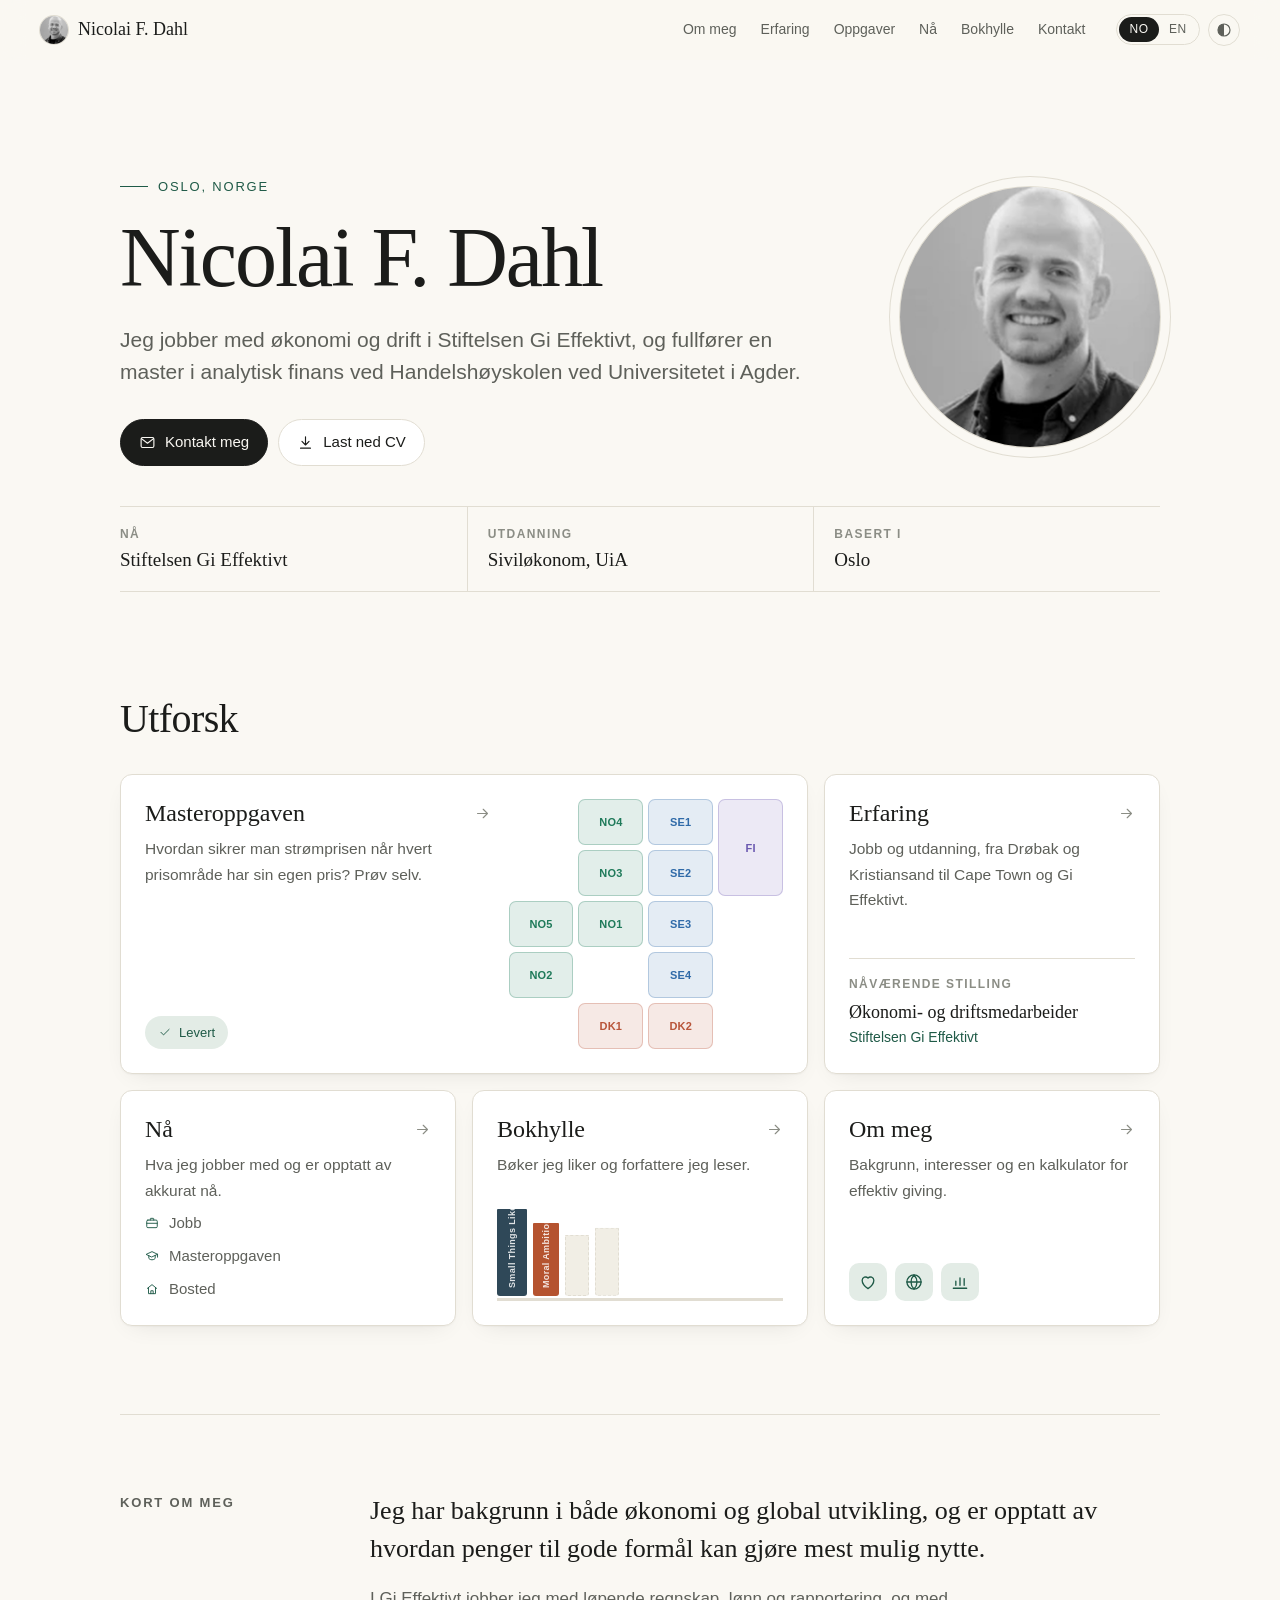
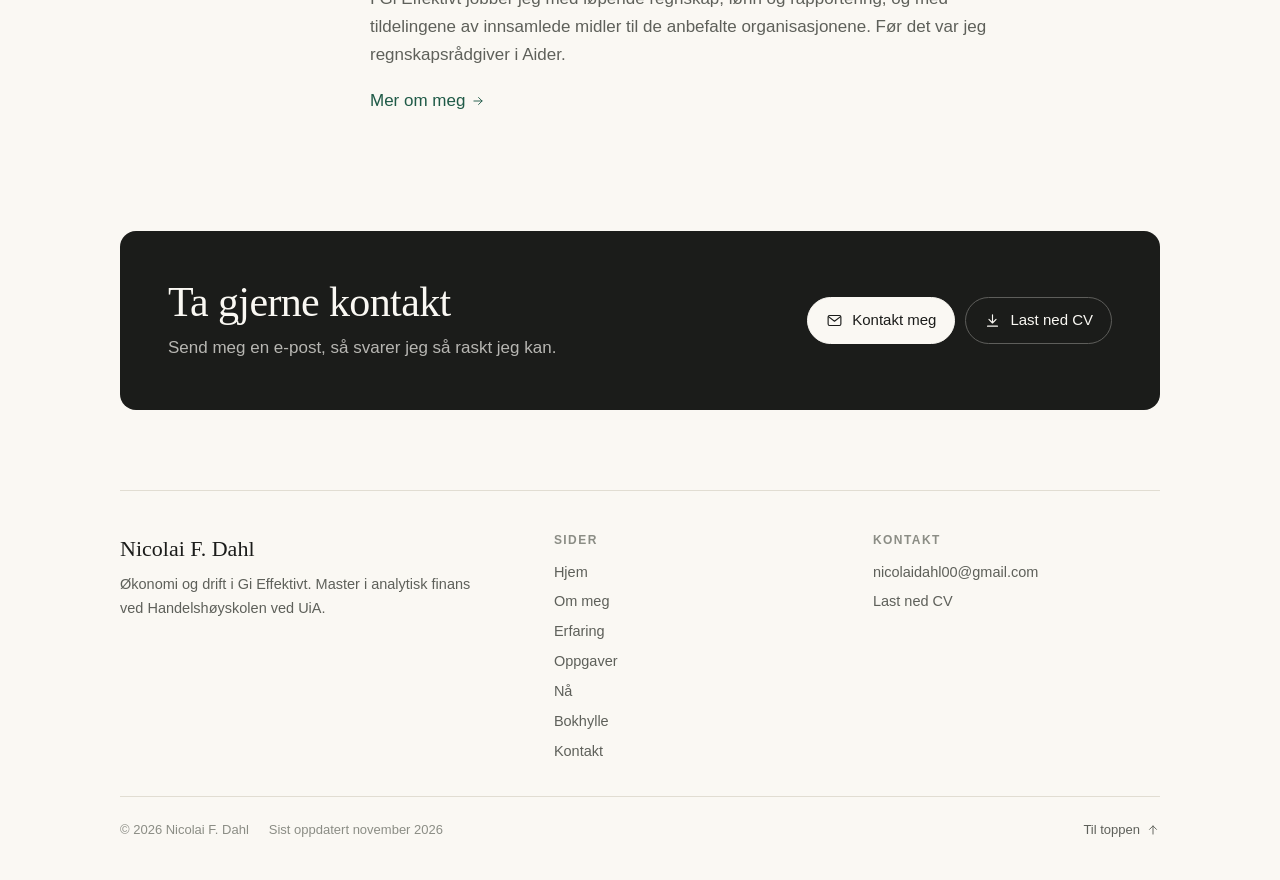
==== commit a7ce31ac: "Oppgaver: oversiktsside og interaktiv side for bacheloroppgaven i økonomi Co-Authored-By: Claude Opu" ====
--- a/index.html
+++ b/index.html
@@ -14,7 +14,7 @@
   <meta property="og:url" content="https://nicolaif.no/">
   <meta name="theme-color" content="#faf8f3">
   <link rel="icon" href="/favicon.svg" type="image/svg+xml">
-  <link rel="stylesheet" href="/css/style.css?v=20261116">
+  <link rel="stylesheet" href="/css/style.css?v=20261116b">
   <script>try{var t=localStorage.getItem("theme");if(t)document.documentElement.dataset.theme=t}catch(e){}</script>
 </head>
 <body data-page="hjem">
@@ -22,8 +22,8 @@
   <main id="app" tabindex="-1"></main>
   <div id="site-footer"></div>
   <noscript><p style="padding:24px;font-family:sans-serif">Denne siden trenger JavaScript. Kontakt: <a href="mailto:nicolaidahl00@gmail.com">nicolaidahl00@gmail.com</a></p></noscript>
-  <script src="/js/data.js?v=20261116"></script>
-  <script src="/js/site.js?v=20261116"></script>
-  <script src="/js/pages.js?v=20261116"></script>
+  <script src="/js/data.js?v=20261116b"></script>
+  <script src="/js/site.js?v=20261116b"></script>
+  <script src="/js/pages.js?v=20261116b"></script>
 </body>
 </html>
--- a/css/style.css
+++ b/css/style.css
@@ -671,3 +671,143 @@
   .badge { box-shadow: none; }
   .anim .reveal, .anim .page-head > * { opacity: 1 !important; transform: none !important; animation: none !important; }
 }
+
+/* ============ Oppgaver ============ */
+.back-link { margin-top: 0; }
+.facts-head { margin-top: 28px; }
+.thesis-list { display: grid; gap: 18px; padding-bottom: clamp(32px, 5vw, 56px); }
+.thesis-card {
+  display: grid; grid-template-columns: 1.4fr 1fr; gap: 28px; align-items: stretch;
+  padding: clamp(22px, 4vw, 36px); border-radius: calc(var(--radius) + 4px);
+  background: var(--raised); border: 1px solid var(--line); box-shadow: var(--shadow);
+  color: var(--ink); text-decoration: none; transition: transform 0.2s ease, box-shadow 0.2s, border-color 0.2s;
+}
+.thesis-card:hover { transform: translateY(-3px); box-shadow: var(--shadow-lg); border-color: color-mix(in srgb, var(--accent) 35%, var(--line)); }
+.thesis-card h2 { font-family: var(--serif); font-weight: 400; font-size: clamp(24px, 3vw, 32px); line-height: 1.2; margin: 4px 0 10px; text-wrap: balance; }
+.thesis-card p:not(.small-label) { color: var(--muted); }
+.thesis-visual { position: relative; min-height: 200px; border-radius: var(--radius); background: var(--surface); }
+.thesis-visual .mini-map { top: 16px; bottom: 16px; left: 16px; right: 16px; width: auto; }
+.mini-bars { position: absolute; inset: 20px; display: flex; align-items: flex-end; gap: 3px; }
+.mini-bars span { flex: 1; border-radius: 3px 3px 0 0; background: color-mix(in srgb, var(--faint) 45%, transparent); }
+.mini-bars span.hi { background: var(--accent); }
+
+.questions { display: grid; gap: 14px; margin-bottom: 18px; }
+.questions li { display: grid; grid-template-columns: 44px 1fr; gap: 16px; align-items: start; padding: 22px; border-radius: var(--radius); background: var(--surface); }
+.questions span { width: 44px; height: 44px; display: grid; place-items: center; border-radius: 50%; background: var(--raised); font-family: var(--serif); font-size: 20px; color: var(--accent); box-shadow: var(--shadow); }
+.questions p { font-family: var(--serif); font-size: clamp(19px, 2.2vw, 22px); line-height: 1.45; }
+
+.stat-grid { display: grid; grid-template-columns: repeat(4, 1fr); gap: 14px; }
+.stat { display: flex; flex-direction: column; gap: 8px; padding: 22px; border-radius: var(--radius); background: var(--raised); border: 1px solid var(--line); box-shadow: var(--shadow); }
+.stat strong { font-family: var(--serif); font-weight: 400; font-size: clamp(34px, 4vw, 46px); line-height: 1; color: var(--accent); }
+.stat span { font-size: 15px; color: var(--muted); }
+
+.rule { display: grid; grid-template-columns: minmax(260px, 360px) 1fr; gap: 28px 48px; align-items: start; background: var(--raised); border: 1px solid var(--line); border-radius: calc(var(--radius) + 4px); padding: clamp(22px, 4vw, 36px); box-shadow: var(--shadow); }
+.rule-cards { display: grid; grid-template-columns: 1fr 1fr; gap: 10px; margin-top: 18px; }
+.rule-card { padding: 16px; border-radius: var(--radius); background: var(--surface); }
+.rule-card .small-label { margin-bottom: 6px; }
+.rule-card strong { font-family: var(--serif); font-weight: 400; font-size: 30px; font-variant-numeric: tabular-nums; }
+.rule-card.is-high strong { color: var(--accent); }
+.vbars { display: grid; grid-template-columns: repeat(12, 1fr); gap: 6px; height: 190px; align-items: end; margin: 6px 0 10px; }
+.vbar { position: relative; height: 100%; display: flex; flex-direction: column; justify-content: flex-end; align-items: center; gap: 4px; }
+.vbar-fill { width: 100%; border-radius: 6px 6px 2px 2px; background: color-mix(in srgb, var(--accent) 75%, var(--raised)); }
+.vbar-val { font-size: 11.5px; color: var(--muted); font-variant-numeric: tabular-nums; }
+.vbar-label { font-size: 11.5px; color: var(--faint); }
+
+/* Døgnprofil og spill */
+.profile, .game { background: var(--raised); border: 1px solid var(--line); border-radius: calc(var(--radius) + 4px); padding: clamp(18px, 3.5vw, 32px); box-shadow: var(--shadow); }
+.pchart, .gchart { position: relative; height: 260px; margin-top: 22px; }
+.pbars, .gbars { position: absolute; inset: 0; display: grid; grid-template-columns: repeat(24, 1fr); gap: 4px; align-items: end; }
+.pbar { position: relative; height: 100%; display: flex; align-items: flex-end; }
+.pbar i { display: block; width: 100%; border-radius: 5px 5px 2px 2px; background: color-mix(in srgb, var(--faint) 40%, transparent); transition: height 0.35s cubic-bezier(0.2, 0.7, 0.2, 1), background 0.2s; }
+.pbar.hi i { background: var(--accent); }
+.pmedian { position: absolute; left: 0; right: 0; height: 0; border-top: 2px dashed var(--ink); transition: bottom 0.35s ease; pointer-events: none; }
+.pmedian span { position: absolute; right: 0; bottom: 4px; font-size: 12px; font-weight: 600; background: var(--raised); padding: 1px 6px; border-radius: 4px; }
+.paxis { display: grid; grid-template-columns: repeat(24, 1fr); gap: 4px; margin-top: 6px; font-size: 11px; color: var(--faint); font-variant-numeric: tabular-nums; }
+.key { display: inline-block; width: 12px; height: 12px; border-radius: 3px; margin: 0 6px 0 14px; vertical-align: -1px; }
+.key:first-child { margin-left: 0; }
+.key-hi { background: var(--accent); }
+.key-lo { background: color-mix(in srgb, var(--faint) 40%, transparent); }
+.key-base { background: color-mix(in srgb, var(--faint) 30%, transparent); }
+.key-yday { background: transparent; border: 2px solid var(--zc-SE); border-radius: 50%; }
+.key-today { background: var(--ink); border-radius: 50%; }
+.legend { flex-wrap: wrap; row-gap: 6px; }
+
+.game-top { display: flex; flex-wrap: wrap; gap: 8px; }
+.gbar { position: relative; height: 100%; padding: 0; border: 0; background: none; cursor: pointer; border-radius: 6px; }
+.gbar:disabled { cursor: default; }
+.gbar .g-base { position: absolute; left: 0; right: 0; bottom: 0; border-radius: 5px 5px 2px 2px; background: color-mix(in srgb, var(--faint) 28%, transparent); transition: background 0.15s, height 0.35s ease; }
+.gbar:hover:not(:disabled) .g-base { background: color-mix(in srgb, var(--accent) 35%, transparent); }
+.gbar[aria-pressed="true"] .g-base { background: var(--accent); }
+.gbar .g-yday, .gbar .g-today { position: absolute; left: 50%; width: 9px; height: 9px; margin: 0 0 -4.5px -4.5px; border-radius: 50%; pointer-events: none; transition: bottom 0.35s ease; }
+.gbar .g-yday { border: 2px solid var(--zc-SE); background: var(--raised); }
+.gbar .g-today { background: var(--ink); width: 10px; height: 10px; margin: 0 0 -5px -5px; }
+.gbar.is-right::after, .gbar.is-wrong::after { content: ""; position: absolute; left: 20%; right: 20%; bottom: -8px; height: 4px; border-radius: 2px; }
+.gbar.is-right::after { background: var(--accent); }
+.gbar.is-wrong::after { background: var(--zc-DK); }
+.game-actions { display: flex; flex-wrap: wrap; gap: 10px; margin-top: 22px; }
+.btn:disabled { opacity: 0.45; cursor: not-allowed; transform: none; }
+.game-result:not(:empty) { margin-top: 20px; padding: 20px; border-radius: var(--radius); background: var(--surface); }
+.verdict { font-family: var(--serif); font-size: 24px; margin-bottom: 12px; }
+.score-table { border-collapse: collapse; font-variant-numeric: tabular-nums; }
+.score-table th, .score-table td { text-align: left; padding: 6px 18px 6px 0; }
+.score-table thead th { font-size: 12px; font-weight: 600; letter-spacing: 0.08em; text-transform: uppercase; color: var(--faint); }
+.score-table td { font-family: var(--serif); font-size: 21px; }
+.game > .fine { margin-top: 14px; }
+
+/* Varmekart */
+.heat-wrap { display: grid; gap: 16px; }
+.heat-scroll { overflow-x: auto; -webkit-overflow-scrolling: touch; }
+.heat { border-collapse: separate; border-spacing: 4px; width: 100%; min-width: 640px; font-variant-numeric: tabular-nums; }
+.heat th { font-size: 12px; font-weight: 600; color: var(--faint); text-align: center; padding: 2px; }
+.heat tbody th, .heat tfoot th { text-align: right; padding-right: 8px; }
+.heat td { padding: 0; }
+.cell {
+  width: 100%; min-width: 40px; height: 36px; border: 0; border-radius: 6px; cursor: pointer;
+  font-size: 12.5px; font-weight: 500; color: var(--ink);
+  background: color-mix(in srgb, var(--accent) var(--x, 10%), var(--raised));
+  transition: transform 0.1s ease, background 0.25s;
+}
+.cell.is-dark { color: var(--on-accent); }
+.cell.is-neg { background: color-mix(in srgb, var(--zc-DK) 75%, var(--raised)); color: #fff; }
+.cell:hover, .cell:focus-visible { transform: scale(1.08); position: relative; z-index: 1; }
+.heat-avg { font-size: 12.5px; font-weight: 600; text-align: center; color: var(--muted); white-space: nowrap; padding: 0 4px; }
+.heat-detail { font-size: 15px; color: var(--muted); min-height: 1.5em; }
+.heat-detail strong { color: var(--ink); font-weight: 600; }
+
+/* Test på nye data */
+.oos { display: grid; grid-template-columns: repeat(3, 1fr); gap: 14px; }
+.oos-card { padding: 22px; border-radius: var(--radius); background: var(--raised); border: 1px solid var(--line); box-shadow: var(--shadow); }
+.oos-card dl { display: grid; gap: 10px; }
+.oos-card dl div { display: flex; justify-content: space-between; gap: 12px; padding-bottom: 8px; border-bottom: 1px solid var(--line); }
+.oos-card dl div:last-child { border-bottom: 0; padding-bottom: 0; }
+.oos-card dt { font-size: 14px; color: var(--muted); }
+.oos-card dd { font-family: var(--serif); font-size: 19px; font-variant-numeric: tabular-nums; }
+
+/* Helligdager */
+.hbars { display: grid; gap: 8px; margin-bottom: 10px; }
+.hbars li { display: grid; grid-template-columns: 170px 1fr 130px; gap: 14px; align-items: center; }
+.hb-label { font-size: 15px; }
+.hb-track { height: 14px; border-radius: 999px; background: var(--surface); overflow: hidden; }
+.hb-fill { display: block; height: 100%; border-radius: 999px; background: color-mix(in srgb, var(--zc-DK) 70%, var(--raised)); }
+.hb-value { font-family: var(--serif); font-size: 17px; text-align: right; font-variant-numeric: tabular-nums; }
+.hb-value small { font-family: var(--sans); font-size: 12.5px; color: var(--faint); }
+
+.entry-link { margin-top: 10px; font-size: 14.5px; }
+
+@media (max-width: 900px) {
+  .thesis-card, .rule { grid-template-columns: 1fr; }
+  .stat-grid { grid-template-columns: 1fr 1fr; }
+  .oos { grid-template-columns: 1fr; }
+}
+@media (max-width: 640px) {
+  .pchart, .gchart { height: 200px; }
+  .pbars, .gbars, .paxis { gap: 2px; }
+  .gbar .g-yday { width: 7px; height: 7px; margin: 0 0 -3.5px -3.5px; }
+  .gbar .g-today { width: 8px; height: 8px; margin: 0 0 -4px -4px; }
+  .paxis { font-size: 9.5px; }
+  .hbars li { grid-template-columns: 1fr auto; gap: 4px 10px; }
+  .hb-track { grid-column: 1 / -1; grid-row: 2; }
+  .vbars { gap: 3px; height: 160px; }
+  .vbar-val { font-size: 9.5px; }
+  .questions li { grid-template-columns: 1fr; }
+}
